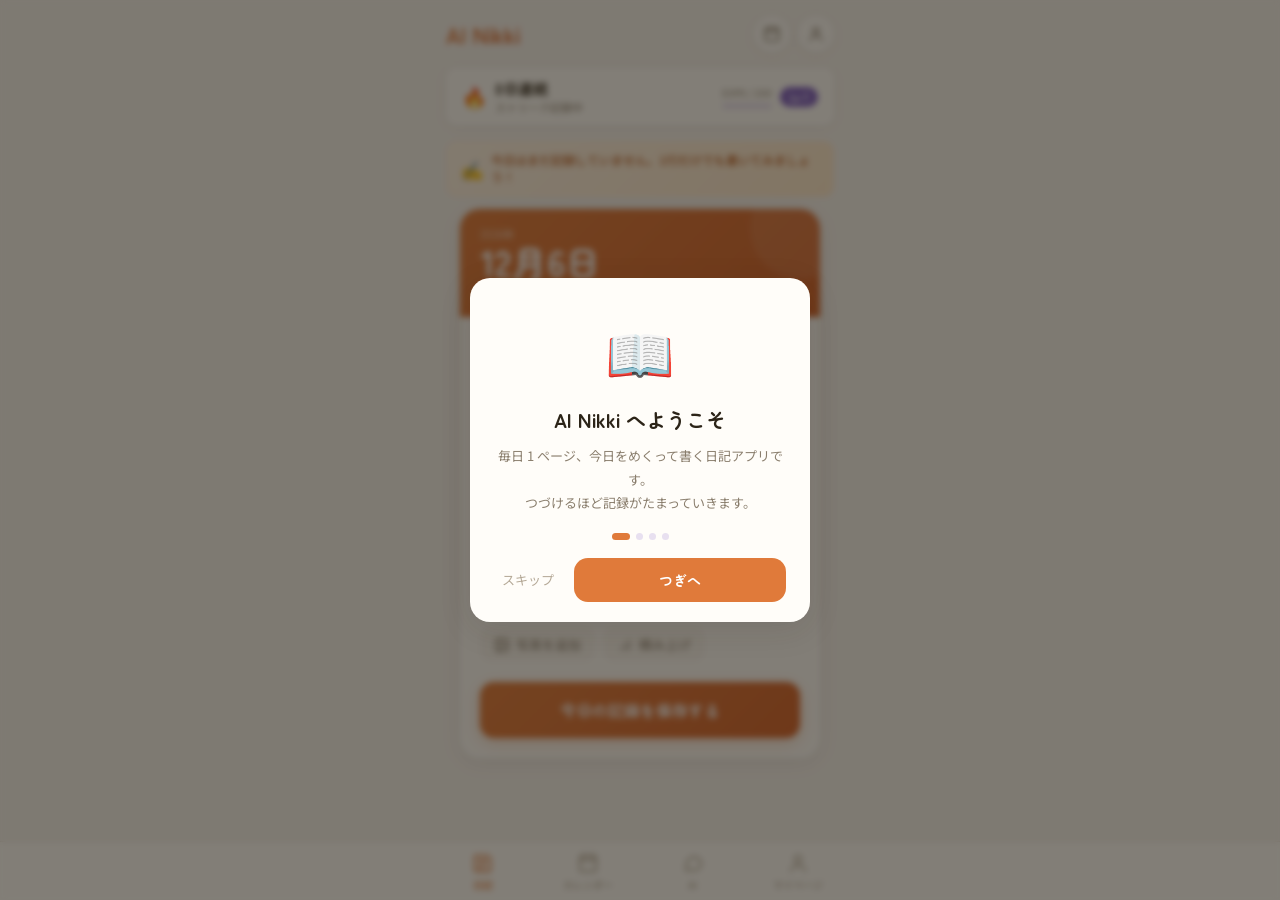
==== app.html @ 517dad3a "feat: 拡張機能パック（お題/検索/週次/カスタムカテゴリ/リマインド/画像保存） - 今日のお題: 日替わりプロンプトを表示、タップで本文に挿入 - 全文検索: カレンダー画面にキーワード検索（" ====
<!DOCTYPE html>
<html lang="ja">
<head>
<meta charset="UTF-8">
<meta name="viewport" content="width=device-width, initial-scale=1.0, user-scalable=no">
<meta name="theme-color" content="#e07a3a">
<title>AI Nikki</title>
<link rel="manifest" href="manifest.json">
<link href="https://fonts.googleapis.com/css2?family=Zen+Maru+Gothic:wght@400;500;700&family=Noto+Sans+JP:wght@400;500;700&family=Klee+One:wght@400;600&display=swap" rel="stylesheet">
<link rel="stylesheet" href="css/styles.css">
<link rel="stylesheet" href="css/animations.css">
<!-- Year in Review の画像保存用（読み込めなくても他機能は動作） -->
<script src="https://cdnjs.cloudflare.com/ajax/libs/html2canvas/1.4.1/html2canvas.min.js" defer></script>
</head>
<body>

<div class="app-container">

  <!-- ══════════════════════════════════════════
       Screen 1: 日めくりホーム
  ══════════════════════════════════════════ -->
  <div id="screen-home" class="screen active">
    <header class="header">
      <h1>AI Nikki</h1>
      <div class="header-icons">
        <button class="icon-btn" id="btnHeaderCalendar" title="カレンダー" aria-label="カレンダー">
          <svg viewBox="0 0 24 24" fill="none" stroke="currentColor" stroke-width="2" stroke-linecap="round">
            <rect x="3" y="4" width="18" height="17" rx="2"/><path d="M3 9h18M8 2v4M16 2v4"/>
          </svg>
        </button>
        <button class="icon-btn" id="btnHeaderProfile" title="マイページ" aria-label="マイページ">
          <svg viewBox="0 0 24 24" fill="none" stroke="currentColor" stroke-width="2" stroke-linecap="round">
            <circle cx="12" cy="8" r="4"/><path d="M4 21c0-4 4-6 8-6s8 2 8 6"/>
          </svg>
        </button>
      </div>
    </header>

    <!-- ストリーク & EXP バー -->
    <div class="streak-bar">
      <span class="streak-flame">🔥</span>
      <div class="streak-info">
        <div class="streak-days" id="streakCount">0日連続</div>
        <div class="streak-label">ストリーク記録中</div>
      </div>
      <div style="display:flex;align-items:center;gap:8px">
        <div class="xp-container">
          <div class="xp-label">
            <span>EXP</span>
            <span id="xpLabel">0 / 200</span>
          </div>
          <div class="xp-track">
            <div class="xp-fill" id="xpBar"></div>
          </div>
        </div>
        <span class="level-badge" id="levelBadge">Lv.1</span>
      </div>
    </div>

    <!-- 書き忘れリマインド -->
    <div class="reminder-banner" id="reminderBanner" style="display:none">
      <span class="reminder-icon">✍️</span>
      <span class="reminder-text">今日はまだ記録していません。1行だけでも書いてみましょう！</span>
    </div>

    <!-- 日めくりカレンダーカード -->
    <div class="calendar-card">
      <div class="calendar-inner" id="calendarInner">
        <div class="cal-top">
          <div class="cal-year" id="calYear"></div>
          <div class="cal-date" id="calDate"></div>
          <div class="cal-day"  id="calDay"></div>
        </div>
        <div class="cal-holes">
          <div class="cal-hole"></div>
          <div class="cal-hole"></div>
        </div>
        <div class="cal-body">
          <div class="cal-body-label">今日の気分は？ <span class="first-hint" id="moodHint">👆 まずはここをタップ</span></div>

          <!-- 気分スタンプ -->
          <div class="mood-selector">
            <button class="mood-btn" data-mood="great">😄</button>
            <button class="mood-btn" data-mood="good">🙂</button>
            <button class="mood-btn" data-mood="ok">😐</button>
            <button class="mood-btn" data-mood="bad">😟</button>
            <button class="mood-btn" data-mood="awful">😢</button>
          </div>
          <div class="mood-label" id="moodLabel"></div>

          <!-- 今日のお題 -->
          <button class="daily-prompt" id="dailyPrompt" type="button" title="タップで日記に挿入">
            <span class="daily-prompt-tag">今日のお題</span>
            <span class="daily-prompt-text" id="dailyPromptText"></span>
          </button>

          <!-- 日記テキストエリア -->
          <textarea
            class="diary-input"
            id="diaryText"
            placeholder="今日はどんな一日でしたか？&#10;何を感じた？何を考えた？&#10;自由に書いてみましょう。"
          ></textarea>

          <!-- アクションボタン -->
          <div class="action-row">
            <button class="action-btn" id="btnAddPhoto">
              <svg viewBox="0 0 24 24" fill="none" stroke="currentColor" stroke-width="2">
                <rect x="3" y="3" width="18" height="18" rx="2"/>
                <circle cx="8.5" cy="8.5" r="1.5"/>
                <path d="m21 15-5-5L5 21"/>
              </svg>
              写真を追加
            </button>
            <input type="file" id="photoInput" accept="image/*" capture="environment" style="display:none">
            <button class="action-btn" id="btnToggleAcc">
              <svg viewBox="0 0 24 24" fill="none" stroke="currentColor" stroke-width="2">
                <path d="M12 20V10"/><path d="M18 20V4"/><path d="M6 20v-4"/>
              </svg>
              積み上げ
            </button>
          </div>

          <!-- 写真プレビュー -->
          <div class="photo-preview" id="photoPreview">
            <img id="photoImg" src="" alt="添付写真">
            <button class="photo-remove" id="photoRemove">✕</button>
          </div>

          <!-- 積み上げトラッカー -->
          <div class="accumulation-section" id="accSection" style="display:none">
            <div class="acc-title">
              <svg width="14" height="14" viewBox="0 0 24 24" fill="none" stroke="currentColor" stroke-width="2">
                <path d="M12 20V10"/><path d="M18 20V4"/><path d="M6 20v-4"/>
              </svg>
              今日の積み上げ
              <button class="goal-set-btn" id="btnSetGoal" title="月間目標を設定">🎯 目標</button>
            </div>
            <div class="acc-grid">
              <div class="acc-item" data-key="reading">
                <div class="acc-icon book">本</div>
                <div class="acc-info">
                  <div class="acc-label">読書</div>
                  <div class="acc-val-wrap">
                    <span class="acc-value" data-key="reading">0</span>
                    <span class="acc-unit">ページ</span>
                  </div>
                  <div class="acc-mini-progress" style="display:none">
                    <div class="acc-mini-track">
                      <div class="acc-progress-mini" data-key="reading" style="width:0%;background:#5c9ce6"></div>
                    </div>
                    <span class="acc-goal-label" data-key="reading"></span>
                  </div>
                  <input class="acc-input" type="number" min="0" step="1" placeholder="0">
                </div>
              </div>
              <div class="acc-item" data-key="exercise">
                <div class="acc-icon exercise">走</div>
                <div class="acc-info">
                  <div class="acc-label">運動</div>
                  <div class="acc-val-wrap">
                    <span class="acc-value" data-key="exercise">0</span>
                    <span class="acc-unit">分</span>
                  </div>
                  <div class="acc-mini-progress" style="display:none">
                    <div class="acc-mini-track">
                      <div class="acc-progress-mini" data-key="exercise" style="width:0%;background:#4CAF50"></div>
                    </div>
                    <span class="acc-goal-label" data-key="exercise"></span>
                  </div>
                  <input class="acc-input" type="number" min="0" step="1" placeholder="0">
                </div>
              </div>
              <div class="acc-item" data-key="study">
                <div class="acc-icon study">学</div>
                <div class="acc-info">
                  <div class="acc-label">勉強</div>
                  <div class="acc-val-wrap">
                    <span class="acc-value" data-key="study">0</span>
                    <span class="acc-unit">時間</span>
                  </div>
                  <div class="acc-mini-progress" style="display:none">
                    <div class="acc-mini-track">
                      <div class="acc-progress-mini" data-key="study" style="width:0%;background:var(--xp-bar)"></div>
                    </div>
                    <span class="acc-goal-label" data-key="study"></span>
                  </div>
                  <input class="acc-input" type="number" min="0" step="0.5" placeholder="0">
                </div>
              </div>
              <div class="acc-item" style="opacity:0.5;cursor:default">
                <div class="acc-icon custom">+</div>
                <div class="acc-info">
                  <div class="acc-label" style="color:var(--text-hint)">カスタム追加</div>
                  <div class="acc-value" style="font-size:12px;color:var(--text-hint)">近日公開</div>
                </div>
              </div>
            </div>
          </div>

          <!-- 保存ボタン -->
          <button class="save-btn" id="saveBtn">今日の記録を保存する</button>
        </div>
      </div>
    </div>

    <!-- タイムトラベルカード -->
    <div class="past-card" id="pastCard">
      <div class="past-card-header">
        <span class="past-tag" id="pastTag">1ヶ月前の今日</span>
        <span class="past-date" id="pastDate"></span>
      </div>
      <div class="past-text" id="pastText"></div>
    </div>
  </div><!-- /screen-home -->


  <!-- ══════════════════════════════════════════
       Screen 2: 月間カレンダー
  ══════════════════════════════════════════ -->
  <div id="screen-calendar" class="screen">
    <header class="header">
      <button class="icon-btn" onclick="showScreen('home')" aria-label="戻る">
        <svg viewBox="0 0 24 24" fill="none" stroke="currentColor" stroke-width="2" stroke-linecap="round" stroke-linejoin="round"><path d="M15 18l-6-6 6-6"/></svg>
      </button>
      <h1>カレンダー</h1>
      <div class="header-icons">
        <button class="icon-btn" id="btnToggleSearch" aria-label="検索">
          <svg viewBox="0 0 24 24" fill="none" stroke="currentColor" stroke-width="2" stroke-linecap="round"><circle cx="11" cy="11" r="7"/><path d="m20 20-3.5-3.5"/></svg>
        </button>
      </div>
    </header>

    <!-- 日記の全文検索 -->
    <div class="search-panel" id="searchPanel" style="display:none">
      <div class="search-input-wrap">
        <svg class="search-ico" viewBox="0 0 24 24" fill="none" stroke="currentColor" stroke-width="2" stroke-linecap="round"><circle cx="11" cy="11" r="7"/><path d="m20 20-3.5-3.5"/></svg>
        <input type="search" id="searchInput" class="search-input" placeholder="日記を検索（キーワード）">
      </div>
      <div class="search-results" id="searchResults"></div>
    </div>

    <div class="calendar-month">
      <div class="month-nav">
        <button id="btnPrevMonth">‹</button>
        <span class="month-title" id="monthTitle"></span>
        <button id="btnNextMonth">›</button>
      </div>
      <div class="weekdays">
        <span>日</span><span>月</span><span>火</span><span>水</span>
        <span>木</span><span>金</span><span>土</span>
      </div>
      <div class="days-grid" id="daysGrid"></div>
    </div>
  </div><!-- /screen-calendar -->


  <!-- ══════════════════════════════════════════
       Screen 3: AI チャット（Phase 3 で実装）
  ══════════════════════════════════════════ -->
  <div id="screen-chat" class="screen">
    <header class="header">
      <button class="icon-btn" onclick="showScreen('home')" aria-label="戻る">
        <svg viewBox="0 0 24 24" fill="none" stroke="currentColor" stroke-width="2" stroke-linecap="round" stroke-linejoin="round"><path d="M15 18l-6-6 6-6"/></svg>
      </button>
      <h1>AIチャット</h1>
      <div style="width:36px"></div>
    </header>
    <div class="coming-soon">
      <div class="coming-soon-icon">🤖</div>
      <div class="coming-soon-title">準備中の機能です</div>
      <div class="coming-soon-text">
        ここでは将来、書いた日記に AI が
        やさしく問いかけたり、ふりかえりを
        手伝ってくれる予定です。<br><br>
        まずは <strong>「日記」タブ</strong> から
        今日の出来事を記録してみましょう。
      </div>
      <button class="coming-soon-btn" onclick="showScreen('home')">日記を書く</button>
    </div>
  </div><!-- /screen-chat -->


  <!-- ══════════════════════════════════════════
       Screen 4: マイページ
  ══════════════════════════════════════════ -->
  <div id="screen-profile" class="screen">
    <header class="header">
      <button class="icon-btn" onclick="showScreen('home')" aria-label="戻る">
        <svg viewBox="0 0 24 24" fill="none" stroke="currentColor" stroke-width="2" stroke-linecap="round" stroke-linejoin="round"><path d="M15 18l-6-6 6-6"/></svg>
      </button>
      <h1>マイページ</h1>
      <div class="header-icons">
        <button class="icon-btn" id="btnOpenSettings" title="設定" aria-label="設定">
          <svg viewBox="0 0 24 24" fill="none" stroke="currentColor" stroke-width="2" stroke-linecap="round" stroke-linejoin="round"><circle cx="12" cy="12" r="3"/><path d="M19.4 15a1.65 1.65 0 0 0 .33 1.82l.06.06a2 2 0 1 1-2.83 2.83l-.06-.06a1.65 1.65 0 0 0-1.82-.33 1.65 1.65 0 0 0-1 1.51V21a2 2 0 1 1-4 0v-.09A1.65 1.65 0 0 0 9 19.4a1.65 1.65 0 0 0-1.82.33l-.06.06a2 2 0 1 1-2.83-2.83l.06-.06a1.65 1.65 0 0 0 .33-1.82 1.65 1.65 0 0 0-1.51-1H3a2 2 0 1 1 0-4h.09A1.65 1.65 0 0 0 4.6 9a1.65 1.65 0 0 0-.33-1.82l-.06-.06a2 2 0 1 1 2.83-2.83l.06.06a1.65 1.65 0 0 0 1.82.33H9a1.65 1.65 0 0 0 1-1.51V3a2 2 0 1 1 4 0v.09a1.65 1.65 0 0 0 1 1.51 1.65 1.65 0 0 0 1.82-.33l.06-.06a2 2 0 1 1 2.83 2.83l-.06.06a1.65 1.65 0 0 0-.33 1.82V9a1.65 1.65 0 0 0 1.51 1H21a2 2 0 1 1 0 4h-.09a1.65 1.65 0 0 0-1.51 1Z"/></svg>
        </button>
      </div>
    </header>
    <div class="profile-section">
      <!-- プロフィールヘッダー -->
      <div class="profile-header">
        <div class="profile-avatar">✍</div>
        <div class="profile-level" id="profileLevel">Lv.1 — かけだしライター</div>
        <div class="profile-title" id="profileStreak">0日連続記録中</div>
      </div>

      <!-- 統計カード -->
      <div class="stats-grid">
        <div class="stat-card">
          <div class="stat-num" id="statEntries">0</div>
          <div class="stat-label">総日記数</div>
        </div>
        <div class="stat-card">
          <div class="stat-num" id="statWords">0</div>
          <div class="stat-label">総文字数</div>
        </div>
        <div class="stat-card">
          <div class="stat-num" id="statPhotos">0</div>
          <div class="stat-label">写真数</div>
        </div>
      </div>

      <!-- 今週のふりかえり -->
      <div class="profile-card">
        <div class="profile-card-title">今週のふりかえり</div>
        <div class="week-strip" id="weekStrip"></div>
        <div class="week-summary" id="weekSummary"></div>
      </div>

      <!-- 今月の積み上げ -->
      <div class="profile-card">
        <div class="profile-card-title">今月の積み上げ</div>
        <div>
          <div class="acc-row">
            <span>読書</span><strong id="accReadingTotal">0 ページ</strong>
          </div>
          <div class="acc-progress-bar">
            <div class="acc-progress-fill" id="accReadingBar" style="width:0%;background:#5c9ce6"></div>
          </div>
          <div class="acc-row">
            <span>運動</span><strong id="accExerciseTotal">0 分</strong>
          </div>
          <div class="acc-progress-bar">
            <div class="acc-progress-fill" id="accExerciseBar" style="width:0%;background:#4CAF50"></div>
          </div>
          <div class="acc-row">
            <span>勉強</span><strong id="accStudyTotal">0 時間</strong>
          </div>
          <div class="acc-progress-bar">
            <div class="acc-progress-fill" id="accStudyBar" style="width:0%;background:var(--xp-bar)"></div>
          </div>
        </div>
      </div>

      <!-- 感情コレクション図鑑 -->
      <div class="profile-card">
        <div class="profile-card-title">感情コレクション</div>
        <div class="mood-collection" id="moodCollection"></div>
        <div class="combo-list" id="comboList"></div>
      </div>

      <!-- 気分のバランス -->
      <div class="profile-card">
        <div class="profile-card-title">気分のバランス</div>
        <div class="mood-balance" id="moodBalance"></div>
      </div>

      <!-- 実績バッジ -->
      <div class="profile-card">
        <div class="profile-card-title">実績バッジ</div>
        <div class="badge-list" id="badgeList"></div>
      </div>

      <!-- Year in Review -->
      <button class="year-review-btn" id="btnYearReview">
        <span style="font-size:20px">🎁</span>
        <span><strong id="yearReviewLabel">今年をふりかえる</strong><br>
        <span style="font-size:11px;opacity:0.85">Year in Review</span></span>
      </button>
    </div>
  </div><!-- /screen-profile -->

</div><!-- /app-container -->


<!-- ボトムナビ -->
<nav class="bottom-nav">
  <div class="nav-inner">
    <button class="nav-item active" id="nav-home" data-screen="home">
      <svg class="nav-icon" viewBox="0 0 24 24" fill="none" stroke="currentColor" stroke-width="2" stroke-linecap="round" stroke-linejoin="round">
        <path d="M4 4h13l3 3v13a1 1 0 0 1-1 1H4a1 1 0 0 1-1-1V5a1 1 0 0 1 1-1Z"/><path d="M8 9h7M8 13h7M8 17h4"/>
      </svg>
      <span class="nav-label">日記</span>
    </button>
    <button class="nav-item" id="nav-calendar" data-screen="calendar">
      <svg class="nav-icon" viewBox="0 0 24 24" fill="none" stroke="currentColor" stroke-width="2" stroke-linecap="round" stroke-linejoin="round">
        <rect x="3" y="4" width="18" height="17" rx="2"/><path d="M3 9h18M8 2v4M16 2v4"/>
      </svg>
      <span class="nav-label">カレンダー</span>
    </button>
    <button class="nav-item" id="nav-chat" data-screen="chat">
      <svg class="nav-icon" viewBox="0 0 24 24" fill="none" stroke="currentColor" stroke-width="2" stroke-linecap="round" stroke-linejoin="round">
        <path d="M21 12a8 8 0 0 1-11.5 7.2L4 20l1-4.8A8 8 0 1 1 21 12Z"/>
      </svg>
      <span class="nav-label">AI</span>
    </button>
    <button class="nav-item" id="nav-profile" data-screen="profile">
      <svg class="nav-icon" viewBox="0 0 24 24" fill="none" stroke="currentColor" stroke-width="2" stroke-linecap="round" stroke-linejoin="round">
        <circle cx="12" cy="8" r="4"/><path d="M4 21c0-4 4-6 8-6s8 2 8 6"/>
      </svg>
      <span class="nav-label">マイページ</span>
    </button>
  </div>
</nav>

<!-- トースト -->
<div class="toast" id="toast"></div>

<!-- バッジ解放モーダル -->
<div class="badge-unlock" id="badgeModal" onclick="closeBadge()">
  <div class="badge-content" onclick="event.stopPropagation()">
    <div class="badge-icon"  id="badgeIcon"></div>
    <div class="badge-title" id="badgeTitle"></div>
    <div class="badge-desc"  id="badgeDesc"></div>
    <button class="badge-close" onclick="closeBadge()">やったね！</button>
  </div>
</div>

<!-- 目標設定モーダル -->
<div class="badge-unlock" id="goalModal">
  <div class="badge-content goal-modal-content" onclick="event.stopPropagation()">
    <div class="badge-title" style="margin-bottom:4px">🎯 月間目標を設定</div>
    <div style="font-size:12px;color:var(--text-secondary);margin-bottom:16px">今月の積み上げ目標を入力してください</div>
    <div id="goalModalBody"></div>
    <div style="display:flex;gap:8px;margin-top:20px">
      <button class="badge-close" style="flex:1;background:var(--bg-warm);color:var(--text-secondary)" id="btnCloseGoalModal">キャンセル</button>
      <button class="badge-close" style="flex:1" id="btnSaveGoals">保存する</button>
    </div>
  </div>
</div>

<!-- 設定モーダル -->
<div class="badge-unlock" id="settingsModal">
  <div class="badge-content settings-modal-content" onclick="event.stopPropagation()">
    <div class="badge-title" style="margin-bottom:4px">⚙ 設定</div>
    <div style="font-size:12px;color:var(--text-secondary);margin-bottom:18px">データのバックアップと復元ができます</div>

    <div class="settings-section">
      <div class="settings-label">テーマ</div>
      <div class="settings-desc">アプリの配色を切り替えます。</div>
      <div class="theme-grid" id="themeGrid"></div>
    </div>

    <div class="settings-section">
      <div class="settings-label">積み上げカテゴリ</div>
      <div class="settings-desc">読書・運動・勉強のほかに、続けたいことを追加できます。</div>
      <div class="custom-cat-list" id="customCatList"></div>
      <div class="custom-cat-form">
        <input type="text" id="catName" class="cat-input" placeholder="名前（例: 瞑想）" maxlength="8">
        <input type="text" id="catIcon" class="cat-input cat-input-icon" placeholder="絵文字" maxlength="2">
        <input type="text" id="catUnit" class="cat-input cat-input-unit" placeholder="単位" maxlength="4">
      </div>
      <button class="settings-btn settings-btn-sub" id="btnAddCat">＋ カテゴリを追加</button>
    </div>

    <div class="settings-section">
      <div class="settings-label">データのバックアップ</div>
      <div class="settings-desc">すべての日記・写真・記録を 1 つの JSON ファイルに保存します。</div>
      <button class="settings-btn" id="btnExportData">⬇️ エクスポート（ファイルに保存）</button>
    </div>

    <div class="settings-section">
      <div class="settings-label">データの復元</div>
      <div class="settings-desc">バックアップファイルから復元します。<strong>現在のデータは上書き</strong>されます。</div>
      <button class="settings-btn settings-btn-sub" id="btnImportData">⬆️ インポート（ファイルから復元）</button>
      <input type="file" id="importInput" accept="application/json,.json" style="display:none">
    </div>

    <div class="settings-usage" id="settingsUsage"></div>

    <div style="margin-top:20px">
      <button class="badge-close" style="width:100%;background:var(--bg-warm);color:var(--text-secondary)" id="btnCloseSettings">閉じる</button>
    </div>
  </div>
</div>

<!-- 初回オンボーディング -->
<div class="onboard-overlay" id="onboardOverlay">
  <div class="onboard-card">
    <div class="onboard-slide" data-step="0">
      <div class="onboard-emoji">📖</div>
      <div class="onboard-title">AI Nikki へようこそ</div>
      <div class="onboard-text">毎日 1 ページ、今日をめくって書く日記アプリです。<br>つづけるほど記録がたまっていきます。</div>
    </div>
    <div class="onboard-slide" data-step="1" hidden>
      <div class="onboard-emoji">😄</div>
      <div class="onboard-title">① 気分をえらぶ</div>
      <div class="onboard-text">まずは今日の気分を 5 つの顔から 1 つタップ。<br>カレンダーに色とスタンプで残ります。</div>
    </div>
    <div class="onboard-slide" data-step="2" hidden>
      <div class="onboard-emoji">✏️</div>
      <div class="onboard-title">② ひとこと書く</div>
      <div class="onboard-text">あったことや感じたことを自由に。<br>写真や「読書・運動・勉強」の記録も足せます。</div>
    </div>
    <div class="onboard-slide" data-step="3" hidden>
      <div class="onboard-emoji">🔥</div>
      <div class="onboard-title">③ 保存してEXP獲得</div>
      <div class="onboard-text">保存すると経験値とストリークが増えます。<br>続けてレベルアップやバッジを集めましょう！</div>
    </div>
    <div class="onboard-dots" id="onboardDots"></div>
    <div class="onboard-actions">
      <button class="onboard-skip" id="onboardSkip">スキップ</button>
      <button class="onboard-next" id="onboardNext">つぎへ</button>
    </div>
  </div>
</div>

<!-- Year in Review（スライド） -->
<div class="yr-overlay" id="yrOverlay">
  <button class="yr-close" id="btnCloseYr" aria-label="閉じる">✕</button>
  <div class="yr-slides" id="yrSlides"></div>
  <div class="yr-dots" id="yrDots"></div>
  <button class="yr-nav yr-prev" id="yrPrev" aria-label="前へ">‹</button>
  <button class="yr-nav yr-next" id="yrNext" aria-label="次へ">›</button>
  <button class="yr-share" id="yrShare">🖼 この画面を画像で保存</button>
</div>

<script type="module" src="js/app.js"></script>
</body>
</html>
---- css/styles.css ----
/* ================================================
   styles.css — デザインシステム + 全スタイル
   ================================================ */

/* --- リセット & CSS 変数 --- */
*, *::before, *::after {
  box-sizing: border-box;
  margin: 0;
  padding: 0;
}

:root {
  --bg:          #f7f3ee;
  --bg-card:     #fffdf9;
  --bg-warm:     #faf6f0;

  --text-primary:   #2c2418;
  --text-secondary: #8a7e6d;
  --text-hint:      #b5a997;

  --accent:       #e07a3a;
  --accent-light: #fdebd4;
  --accent-dark:  #b85a1f;

  --mood-great: #4CAF50;
  --mood-good:  #8BC34A;
  --mood-ok:    #FFC107;
  --mood-bad:   #FF9800;
  --mood-awful: #f44336;

  --streak-fire: #ff6d00;
  --streak-glow: #ffab40;
  --xp-bar:  #7c5cbf;
  --xp-bg:   #e8e0f0;

  --shadow-soft:  0 2px 12px rgba(44,36,24,0.06);
  --shadow-card:  0 4px 20px rgba(44,36,24,0.08);
  --shadow-float: 0 8px 32px rgba(44,36,24,0.12);

  --radius:    14px;
  --radius-sm: 10px;
  --radius-lg: 20px;

  --font-display:   'Zen Maru Gothic', sans-serif;
  --font-body:      'Noto Sans JP', sans-serif;
  --font-handwrite: 'Klee One', cursive;
}

html { font-size: 16px; }

body {
  font-family: var(--font-body);
  background: var(--bg);
  color: var(--text-primary);
  min-height: 100dvh;
  display: flex;
  flex-direction: column;
  align-items: center;
  overflow-x: hidden;
  padding-bottom: 100px;
}

/* ─── レイアウト ─────────────────────────────────────── */
.app-container {
  width: 100%;
  max-width: 420px;
  padding: 0 16px;
}

/* ─── ヘッダー ──────────────────────────────────────── */
.header {
  display: flex;
  justify-content: space-between;
  align-items: center;
  padding: 16px 0 8px;
}

.header h1 {
  font-family: var(--font-display);
  font-size: 22px;
  font-weight: 700;
  background: linear-gradient(135deg, var(--accent), #d4622a);
  -webkit-background-clip: text;
  -webkit-text-fill-color: transparent;
  background-clip: text;
}

.header-icons { display: flex; gap: 8px; }

.icon-btn {
  width: 36px;
  height: 36px;
  border-radius: 50%;
  border: none;
  background: var(--bg-card);
  box-shadow: var(--shadow-soft);
  cursor: pointer;
  display: flex;
  align-items: center;
  justify-content: center;
  font-size: 16px;
  color: var(--text-secondary);
}
.icon-btn svg { width: 18px; height: 18px; }

/* ─── ストリークバー ─────────────────────────────────── */
.streak-bar {
  display: flex;
  align-items: center;
  gap: 8px;
  padding: 10px 16px;
  margin: 8px 0 16px;
  background: var(--bg-card);
  border-radius: var(--radius-sm);
  box-shadow: var(--shadow-soft);
}

.streak-flame { font-size: 20px; }

.streak-info { flex: 1; }
.streak-days  { font-family: var(--font-display); font-weight: 700; font-size: 15px; }
.streak-label { font-size: 11px; color: var(--text-secondary); }

.xp-container { flex: 1; max-width: 140px; }
.xp-label {
  font-size: 10px;
  color: var(--text-secondary);
  margin-bottom: 3px;
  display: flex;
  justify-content: space-between;
}
.xp-track  { height: 6px; background: var(--xp-bg); border-radius: 3px; overflow: hidden; }
.xp-fill   { height: 100%; width: 0%; background: linear-gradient(90deg, var(--xp-bar), #9b7edb); border-radius: 3px; }

.level-badge {
  font-family: var(--font-display);
  font-size: 11px;
  font-weight: 700;
  background: var(--xp-bar);
  color: #fff;
  padding: 2px 10px;
  border-radius: 12px;
}

/* ─── 日めくりカード ─────────────────────────────────── */
.calendar-card {
  position: relative;
  perspective: 800px;
  margin: 0 auto 20px;
  width: 100%;
  max-width: 360px;
}

.calendar-inner {
  position: relative;
  background: var(--bg-card);
  border-radius: var(--radius-lg);
  box-shadow: var(--shadow-card);
  overflow: hidden;
}

.cal-top {
  background: linear-gradient(135deg, var(--accent), #d4622a);
  padding: 16px 20px 14px;
  color: #fff;
  position: relative;
  overflow: hidden;
}

.cal-top::after {
  content: '';
  position: absolute;
  top: -30px;
  right: -30px;
  width: 100px;
  height: 100px;
  border-radius: 50%;
  background: rgba(255,255,255,0.08);
}

.cal-year { font-size: 12px; opacity: 0.8; font-family: var(--font-display); }
.cal-date { font-family: var(--font-display); font-size: 36px; font-weight: 700; line-height: 1.1; }
.cal-day  { font-size: 14px; opacity: 0.9; margin-top: 2px; font-family: var(--font-display); }

.cal-holes {
  display: flex;
  justify-content: center;
  gap: 60px;
  position: relative;
  z-index: 2;
  margin-top: -6px;
  margin-bottom: -6px;
}

.cal-hole {
  width: 14px;
  height: 14px;
  border-radius: 50%;
  background: var(--bg);
  border: 2px solid #e0d8ce;
}

.cal-body { padding: 20px; }

.cal-body-label {
  font-size: 12px;
  color: var(--text-secondary);
  margin-bottom: 10px;
  font-family: var(--font-display);
  font-weight: 500;
}

/* ─── 気分スタンプ ───────────────────────────────────── */
.mood-selector {
  display: flex;
  gap: 8px;
  justify-content: center;
  margin-bottom: 20px;
}

.mood-btn {
  width: 48px;
  height: 48px;
  border-radius: 50%;
  border: 3px solid transparent;
  background: var(--bg-warm);
  cursor: pointer;
  font-size: 24px;
  display: flex;
  align-items: center;
  justify-content: center;
  position: relative;
}

.mood-btn.selected {
  border-color: var(--accent);
  background: var(--accent-light);
  transform: scale(1.1);
  box-shadow: 0 0 0 4px rgba(224,122,58,0.15);
}

.mood-label {
  text-align: center;
  font-size: 12px;
  color: var(--text-secondary);
  margin-top: -8px;
  margin-bottom: 16px;
  min-height: 18px;
  font-family: var(--font-display);
}

/* ─── テキストエリア（罫線ノート風） ──────────────────── */
.diary-input {
  width: 100%;
  min-height: 100px;
  padding: 14px;
  border: 2px solid #ebe5db;
  border-radius: var(--radius-sm);
  font-family: var(--font-handwrite);
  font-size: 15px;
  line-height: 1.8;
  background: var(--bg-warm);
  color: var(--text-primary);
  resize: vertical;
  transition: border-color 0.2s, box-shadow 0.2s;
  background-image: repeating-linear-gradient(
    transparent, transparent 27px, #ebe5db 27px, #ebe5db 28px
  );
  background-position: 0 14px;
}

.diary-input::placeholder { color: var(--text-hint); }
.diary-input:focus {
  outline: none;
  border-color: var(--accent);
  box-shadow: 0 0 0 3px rgba(224,122,58,0.1);
}

/* ─── アクションボタン行 ─────────────────────────────── */
.action-row {
  display: flex;
  gap: 8px;
  margin-top: 12px;
  align-items: center;
}

.action-btn {
  display: flex;
  align-items: center;
  gap: 6px;
  padding: 8px 14px;
  border-radius: var(--radius-sm);
  border: none;
  background: var(--bg-warm);
  color: var(--text-secondary);
  font-size: 13px;
  font-family: var(--font-body);
  cursor: pointer;
  transition: all 0.15s;
}

.action-btn:hover { background: var(--accent-light); color: var(--accent-dark); }
.action-btn svg   { width: 16px; height: 16px; }

/* ─── 写真プレビュー ─────────────────────────────────── */
.photo-preview {
  margin-top: 12px;
  display: none;
  position: relative;
  border-radius: var(--radius-sm);
  overflow: hidden;
}

.photo-preview img {
  width: 100%;
  height: 160px;
  object-fit: cover;
  display: block;
}

.photo-remove {
  position: absolute;
  top: 8px;
  right: 8px;
  width: 28px;
  height: 28px;
  border-radius: 50%;
  border: none;
  background: rgba(0,0,0,0.5);
  color: #fff;
  font-size: 14px;
  cursor: pointer;
  display: flex;
  align-items: center;
  justify-content: center;
}

/* ─── 積み上げトラッカー ─────────────────────────────── */
.accumulation-section {
  margin-top: 20px;
  padding-top: 16px;
  border-top: 1px dashed #e0d8ce;
}

.acc-title {
  font-size: 12px;
  color: var(--text-secondary);
  margin-bottom: 10px;
  font-family: var(--font-display);
  font-weight: 500;
  display: flex;
  align-items: center;
  gap: 6px;
}

.acc-grid {
  display: grid;
  grid-template-columns: 1fr 1fr;
  gap: 8px;
}

.acc-item {
  display: flex;
  align-items: center;
  gap: 8px;
  padding: 10px 12px;
  border-radius: var(--radius-sm);
  background: var(--bg-warm);
  cursor: pointer;
}

.acc-icon {
  width: 32px;
  height: 32px;
  border-radius: 8px;
  display: flex;
  align-items: center;
  justify-content: center;
  font-size: 14px;
  font-weight: 700;
  color: #fff;
  flex-shrink: 0;
}
.acc-icon.book     { background: #5c9ce6; }
.acc-icon.exercise { background: #4CAF50; }
.acc-icon.study    { background: #7c5cbf; }
.acc-icon.custom   { background: var(--text-hint); font-size: 18px; }

.acc-info  { flex: 1; min-width: 0; }
.acc-label { font-size: 12px; color: var(--text-secondary); }
.acc-val-wrap { display: flex; align-items: baseline; gap: 2px; }
.acc-value { font-family: var(--font-display); font-size: 14px; font-weight: 700; }
.acc-unit  { font-size: 11px; color: var(--text-hint); }

.acc-input {
  width: 60px;
  padding: 4px 8px;
  border: 1.5px solid #ebe5db;
  border-radius: 6px;
  font-size: 14px;
  font-family: var(--font-display);
  text-align: center;
  background: var(--bg-card);
  color: var(--text-primary);
  font-weight: 700;
  display: none;
}
.acc-input:focus { outline: none; border-color: var(--accent); }

/* 目標設定ボタン */
.goal-set-btn {
  margin-left: auto;
  padding: 3px 10px;
  border: 1.5px solid var(--accent-light);
  border-radius: 20px;
  background: var(--accent-light);
  color: var(--accent-dark);
  font-size: 11px;
  font-family: var(--font-display);
  font-weight: 700;
  cursor: pointer;
  transition: all 0.15s;
}
.goal-set-btn:hover { background: var(--accent); color: #fff; border-color: var(--accent); }

/* ミニ進捗バー（各acc-item内） */
.acc-mini-progress {
  margin-top: 4px;
}
.acc-mini-track {
  height: 4px;
  background: var(--xp-bg);
  border-radius: 2px;
  overflow: hidden;
  margin-bottom: 2px;
}
.acc-progress-mini {
  height: 100%;
  border-radius: 2px;
  transition: width 0.6s ease;
}
.acc-goal-label {
  font-size: 10px;
  color: var(--text-hint);
}

/* 目標モーダル内 */
.goal-modal-content { max-width: 340px; width: 90%; text-align: left; }

.goal-row {
  display: flex;
  align-items: center;
  justify-content: space-between;
  padding: 10px 0;
  border-bottom: 1px solid #f0ebe3;
}
.goal-row:last-child { border-bottom: none; }

.goal-label {
  font-family: var(--font-display);
  font-size: 14px;
  font-weight: 700;
}

.goal-input-wrap {
  display: flex;
  align-items: center;
  gap: 6px;
}

.goal-input {
  width: 80px;
  padding: 6px 10px;
  border: 1.5px solid #ebe5db;
  border-radius: 8px;
  font-size: 14px;
  font-family: var(--font-display);
  font-weight: 700;
  text-align: center;
  background: var(--bg-warm);
  color: var(--text-primary);
}
.goal-input:focus { outline: none; border-color: var(--accent); }

.goal-unit { font-size: 11px; color: var(--text-hint); }

/* ─── 設定モーダル ─────────────────────────── */
.settings-modal-content { max-width: 360px; width: 90%; text-align: left; }
.settings-section {
  margin-bottom: 18px;
  padding-bottom: 18px;
  border-bottom: 1px solid var(--accent-light);
}
.settings-section:last-of-type { border-bottom: none; padding-bottom: 0; }
.settings-label { font-size: 14px; font-weight: 700; color: var(--text-primary); margin-bottom: 4px; }
.settings-desc { font-size: 12px; color: var(--text-secondary); line-height: 1.6; margin-bottom: 12px; }
.settings-btn {
  width: 100%;
  padding: 12px;
  background: var(--accent);
  color: #fff;
  border: none;
  border-radius: var(--radius-sm);
  font-size: 14px;
  font-weight: 700;
  cursor: pointer;
  font-family: var(--font-body);
  transition: transform 0.15s, background 0.15s;
}
.settings-btn:active { transform: scale(0.97); }
.settings-btn-sub {
  background: var(--bg-warm);
  color: var(--accent-dark);
  border: 1.5px solid var(--accent-light);
}
.settings-usage { font-size: 11px; color: var(--text-hint); text-align: center; margin-top: 4px; }

/* テーマ選択グリッド */
.theme-grid {
  display: grid;
  grid-template-columns: repeat(5, 1fr);
  gap: 8px;
}
.theme-swatch {
  display: flex;
  flex-direction: column;
  align-items: center;
  gap: 4px;
  padding: 8px 2px;
  border: 2px solid transparent;
  border-radius: var(--radius-sm);
  background: var(--bg-warm);
  cursor: pointer;
  transition: transform 0.15s, border-color 0.15s;
}
.theme-swatch:active { transform: scale(0.94); }
.theme-swatch.active { border-color: var(--accent); }
.theme-dot {
  width: 26px;
  height: 26px;
  border-radius: 50%;
  border: 1px solid rgba(0, 0, 0, 0.1);
}
.theme-name { font-size: 10px; color: var(--text-secondary); white-space: nowrap; }
.theme-swatch.active .theme-name { color: var(--accent-dark); font-weight: 700; }

/* ─── 保存ボタン ─────────────────────────────────────── */
.save-btn {
  width: 100%;
  padding: 16px;
  margin-top: 20px;
  border: none;
  border-radius: var(--radius);
  background: linear-gradient(135deg, var(--accent), #d4622a);
  color: #fff;
  font-size: 16px;
  font-weight: 700;
  font-family: var(--font-display);
  cursor: pointer;
  box-shadow: 0 4px 16px rgba(224,122,58,0.3);
  position: relative;
  overflow: hidden;
}

.save-btn.saved {
  background: linear-gradient(135deg, #4CAF50, #388E3C);
}

/* ─── タイムトラベルカード ───────────────────────────── */
.past-card {
  margin-top: 20px;
  padding: 16px;
  background: var(--bg-card);
  border-radius: var(--radius);
  box-shadow: var(--shadow-soft);
  border-left: 4px solid var(--xp-bar);
  display: none;
}

.past-card-header {
  display: flex;
  align-items: center;
  gap: 8px;
  margin-bottom: 8px;
}

.past-tag {
  font-size: 11px;
  font-weight: 700;
  padding: 2px 8px;
  border-radius: 6px;
  background: var(--xp-bg);
  color: var(--xp-bar);
  font-family: var(--font-display);
}

.past-date { font-size: 12px; color: var(--text-secondary); }

.past-text {
  font-size: 13px;
  color: var(--text-secondary);
  line-height: 1.7;
  font-family: var(--font-handwrite);
  padding: 10px;
  background: var(--bg-warm);
  border-radius: var(--radius-sm);
}

/* ─── ボトムナビ ─────────────────────────────────────── */
.bottom-nav {
  position: fixed;
  bottom: 0;
  left: 0;
  right: 0;
  background: var(--bg-card);
  border-top: 1px solid #ebe5db;
  display: flex;
  justify-content: center;
  z-index: 100;
}

.nav-inner {
  display: flex;
  max-width: 420px;
  width: 100%;
}

.nav-item {
  flex: 1;
  display: flex;
  flex-direction: column;
  align-items: center;
  padding: 10px 0 8px;
  gap: 3px;
  cursor: pointer;
  color: var(--text-hint);
  border: none;
  background: none;
  font-family: var(--font-body);
}

.nav-item.active { color: var(--accent); }
.nav-item:hover  { color: var(--accent-dark); }
.nav-icon  { width: 22px; height: 22px; display: block; }
.nav-label { font-size: 10px; font-weight: 500; }

/* ─── トースト ───────────────────────────────────────── */
.toast {
  position: fixed;
  top: 20px;
  left: 50%;
  transform: translateX(-50%) translateY(-100px);
  background: var(--bg-card);
  padding: 12px 24px;
  border-radius: var(--radius);
  box-shadow: var(--shadow-float);
  font-family: var(--font-display);
  font-weight: 700;
  font-size: 14px;
  z-index: 999;
  display: flex;
  align-items: center;
  gap: 8px;
  white-space: nowrap;
}

.toast.show { transform: translateX(-50%) translateY(0); }

/* ─── バッジモーダル ─────────────────────────────────── */
.badge-unlock {
  position: fixed;
  inset: 0;
  background: rgba(0,0,0,0.4);
  display: none;
  align-items: center;
  justify-content: center;
  z-index: 1000;
}

.badge-unlock.show { display: flex; }

.badge-content {
  background: var(--bg-card);
  border-radius: var(--radius-lg);
  padding: 32px;
  text-align: center;
  max-width: 300px;
  width: 90%;
  box-shadow: var(--shadow-float);
}

.badge-icon  { font-size: 56px; margin-bottom: 12px; }
.badge-title { font-family: var(--font-display); font-size: 18px; font-weight: 700; margin-bottom: 4px; }
.badge-desc  { font-size: 13px; color: var(--text-secondary); margin-bottom: 16px; }

.badge-close {
  padding: 10px 28px;
  border: none;
  border-radius: var(--radius-sm);
  background: var(--accent);
  color: #fff;
  font-weight: 700;
  font-family: var(--font-display);
  cursor: pointer;
  font-size: 14px;
}

/* ─── 画面制御 ───────────────────────────────────────── */
.screen { display: none; }
.screen.active { display: block; }

/* ─── カレンダー画面 ─────────────────────────────────── */
.calendar-month { padding: 20px 0; }

.month-nav {
  display: flex;
  justify-content: space-between;
  align-items: center;
  margin-bottom: 16px;
}

.month-nav button {
  background: none;
  border: none;
  font-size: 20px;
  cursor: pointer;
  color: var(--text-secondary);
  padding: 8px;
}

.month-title {
  font-family: var(--font-display);
  font-size: 18px;
  font-weight: 700;
}

.weekdays {
  display: grid;
  grid-template-columns: repeat(7, 1fr);
  text-align: center;
  margin-bottom: 8px;
}

.weekdays span { font-size: 11px; color: var(--text-hint); font-weight: 500; }

.days-grid {
  display: grid;
  grid-template-columns: repeat(7, 1fr);
  gap: 4px;
}

.day-cell {
  aspect-ratio: 1;
  display: flex;
  flex-direction: column;
  align-items: center;
  justify-content: center;
  border-radius: var(--radius-sm);
  cursor: pointer;
  font-size: 14px;
  position: relative;
}

.day-cell.today { font-weight: 700; color: var(--accent); }
.day-cell.empty { cursor: default; }

/* 記録あり日のセル */
.day-cell.has-entry {
  background: var(--bg-warm);
  border-radius: var(--radius-sm);
  padding: 2px 0 4px;
  cursor: pointer;
}

.day-num {
  display: block;
  font-size: 13px;
  line-height: 1.4;
}

/* スタンプコンテナ */
.stamp-container {
  display: flex;
  flex-wrap: wrap;
  justify-content: center;
  gap: 1px;
  padding: 0 2px;
  min-height: 18px;
}

.cal-stamp {
  font-size: 12px;
  display: inline-block;
  line-height: 1;
  filter: drop-shadow(0 1px 1px rgba(0,0,0,0.15));
  transition: transform 0.15s;
}

.day-cell.has-entry:hover .cal-stamp {
  filter: drop-shadow(0 2px 3px rgba(0,0,0,0.2));
}

/* ─── プロフィール画面 ───────────────────────────────── */
.profile-section { padding: 20px 0; }

.profile-header {
  text-align: center;
  margin-bottom: 24px;
}

.profile-avatar {
  width: 72px;
  height: 72px;
  border-radius: 50%;
  background: linear-gradient(135deg, var(--accent), #d4622a);
  display: flex;
  align-items: center;
  justify-content: center;
  font-size: 28px;
  margin: 0 auto 10px;
  color: #fff;
  font-family: var(--font-display);
  font-weight: 700;
}

.profile-level  { font-family: var(--font-display); font-size: 20px; font-weight: 700; }
.profile-title  { font-size: 13px; color: var(--text-secondary); margin-top: 4px; }

.stats-grid {
  display: grid;
  grid-template-columns: repeat(3, 1fr);
  gap: 8px;
  margin-bottom: 20px;
}

.stat-card {
  text-align: center;
  padding: 14px 8px;
  background: var(--bg-card);
  border-radius: var(--radius-sm);
  box-shadow: var(--shadow-soft);
}

.stat-num   { font-family: var(--font-display); font-size: 22px; font-weight: 700; }
.stat-label { font-size: 11px; color: var(--text-secondary); margin-top: 2px; }

/* ─── プロフィール内カード共通 ───────────────────────── */
.profile-card {
  background: var(--bg-card);
  border-radius: var(--radius);
  box-shadow: var(--shadow-soft);
  padding: 16px;
  margin-bottom: 12px;
}

.profile-card-title {
  font-family: var(--font-display);
  font-weight: 700;
  font-size: 14px;
  margin-bottom: 12px;
}

/* --- 積み上げ行 --- */
.acc-row {
  display: flex;
  justify-content: space-between;
  align-items: center;
  margin-bottom: 4px;
}
.acc-row span { font-size: 13px; color: var(--text-secondary); }
.acc-row strong { font-family: var(--font-display); font-weight: 700; }

.acc-progress-bar {
  height: 4px;
  background: var(--xp-bg);
  border-radius: 2px;
  margin-bottom: 8px;
  overflow: hidden;
}
.acc-progress-fill {
  height: 100%;
  border-radius: 2px;
}

/* --- バッジ一覧 --- */
.badge-list {
  display: flex;
  gap: 12px;
  flex-wrap: wrap;
}

.badge-item {
  text-align: center;
  cursor: default;
}

.badge-item.locked { opacity: 0.3; }

.badge-item-icon { font-size: 28px; }
.badge-item-name { font-size: 10px; color: var(--text-secondary); margin-top: 2px; }

/* ─── 感情コレクション図鑑 ───────────────────────────── */
.mood-collection {
  display: grid;
  grid-template-columns: repeat(5, 1fr);
  gap: 8px;
  margin-bottom: 14px;
}
.mood-collect-item {
  display: flex;
  flex-direction: column;
  align-items: center;
  gap: 3px;
  padding: 8px 2px;
  border-radius: var(--radius-sm);
  background: var(--bg-warm);
}
.mood-collect-item.locked { opacity: 0.35; filter: grayscale(1); }
.mood-collect-emoji { font-size: 26px; }
.mood-collect-count { font-size: 10px; color: var(--text-secondary); font-weight: 700; }

.combo-list { display: flex; flex-direction: column; gap: 8px; }
.combo-item {
  display: flex;
  align-items: center;
  gap: 10px;
  padding: 10px;
  border-radius: var(--radius-sm);
  background: var(--bg-warm);
  border: 1px solid transparent;
}
.combo-item.unlocked { border-color: var(--accent-light); background: var(--accent-light); }
.combo-item.locked { opacity: 0.45; }
.combo-icon { font-size: 24px; }
.combo-text { flex: 1; }
.combo-name { font-size: 13px; font-weight: 700; color: var(--text-primary); }
.combo-desc { font-size: 11px; color: var(--text-secondary); line-height: 1.4; }
.combo-lock { font-size: 14px; }

/* ─── 気分バランスバー ───────────────────────────────── */
.mood-balance { display: flex; flex-direction: column; gap: 8px; }
.mb-row { display: flex; align-items: center; gap: 8px; }
.mb-emoji { font-size: 18px; width: 24px; text-align: center; }
.mb-track { flex: 1; height: 10px; background: var(--xp-bg); border-radius: 5px; overflow: hidden; }
.mb-fill { height: 100%; border-radius: 5px; transition: width 0.6s ease; }
.mb-count { font-size: 11px; color: var(--text-secondary); width: 28px; text-align: right; }

/* ─── Year in Review ボタン ──────────────────────────── */
.year-review-btn {
  width: 100%;
  margin-top: 4px;
  padding: 16px;
  display: flex;
  align-items: center;
  gap: 12px;
  text-align: left;
  border: none;
  border-radius: var(--radius);
  background: linear-gradient(135deg, #7c5cbf, #e06088);
  color: #fff;
  cursor: pointer;
  box-shadow: var(--shadow-card);
}
.year-review-btn:active { transform: scale(0.98); }

/* ─── Year in Review オーバーレイ ────────────────────── */
.yr-overlay {
  position: fixed;
  inset: 0;
  z-index: 200;
  display: none;
  background: #14122a;
  overflow: hidden;
}
.yr-overlay.show { display: block; }
.yr-slides { display: flex; height: 100%; transition: transform 0.5s cubic-bezier(0.23,1,0.32,1); }
.yr-slide {
  min-width: 100%;
  height: 100%;
  display: flex;
  flex-direction: column;
  align-items: center;
  justify-content: center;
  padding: 40px 28px;
  text-align: center;
  color: #fff;
}
.yr-slide h2 { font-family: var(--font-display); font-size: 22px; margin-bottom: 24px; opacity: 0.9; }
.yr-big { font-family: var(--font-display); font-size: 56px; font-weight: 700; line-height: 1.1; }
.yr-sub { font-size: 14px; opacity: 0.8; margin-top: 6px; }
.yr-stat-row { display: flex; gap: 24px; margin-top: 20px; }
.yr-stat-num { font-family: var(--font-display); font-size: 34px; font-weight: 700; }
.yr-stat-lbl { font-size: 11px; opacity: 0.75; }
.yr-mood-line { font-size: 18px; margin: 6px 0; }
.yr-emoji-hero { font-size: 72px; margin-bottom: 12px; }
.yr-gradient-1 { background: linear-gradient(160deg, #7c5cbf, #4a3b8f); }
.yr-gradient-2 { background: linear-gradient(160deg, #e06088, #b8456a); }
.yr-gradient-3 { background: linear-gradient(160deg, #3d9650, #2c7a3c); }
.yr-gradient-4 { background: linear-gradient(160deg, #e07a3a, #b85a1f); }
.yr-gradient-5 { background: linear-gradient(160deg, #ff6d00, #7c5cbf); }
.yr-close {
  position: absolute; top: 16px; right: 16px; z-index: 210;
  width: 40px; height: 40px; border-radius: 50%; border: none;
  background: rgba(255,255,255,0.2); color: #fff; font-size: 18px; cursor: pointer;
}
.yr-nav {
  position: absolute; top: 50%; transform: translateY(-50%); z-index: 210;
  width: 44px; height: 44px; border-radius: 50%; border: none;
  background: rgba(255,255,255,0.15); color: #fff; font-size: 24px; cursor: pointer;
}
.yr-prev { left: 8px; }
.yr-next { right: 8px; }
.yr-nav:disabled { opacity: 0; pointer-events: none; }
.yr-dots {
  position: absolute; bottom: 24px; left: 0; right: 0; z-index: 210;
  display: flex; justify-content: center; gap: 8px;
}
.yr-dot { width: 8px; height: 8px; border-radius: 50%; background: rgba(255,255,255,0.35); }
.yr-dot.active { background: #fff; width: 22px; border-radius: 4px; }

/* ─── 初回ヒント（気分タップ誘導） ────────────────────── */
.first-hint {
  display: none;
  font-size: 11px;
  color: var(--accent);
  font-weight: 700;
  margin-left: 4px;
  animation: hintPulse 1.4s ease-in-out infinite;
}
.first-hint.show { display: inline; }
@keyframes hintPulse {
  0%, 100% { opacity: 0.5; transform: translateX(0); }
  50%      { opacity: 1;   transform: translateX(3px); }
}

/* ─── 準備中（AIチャット） ───────────────────────────── */
.coming-soon {
  display: flex;
  flex-direction: column;
  align-items: center;
  text-align: center;
  padding: 50px 28px;
  gap: 6px;
}
.coming-soon-icon { font-size: 56px; margin-bottom: 8px; }
.coming-soon-title { font-family: var(--font-display); font-size: 18px; font-weight: 700; color: var(--text-primary); }
.coming-soon-text { font-size: 13px; color: var(--text-secondary); line-height: 1.8; margin: 8px 0 20px; }
.coming-soon-btn {
  padding: 12px 28px;
  border: none;
  border-radius: var(--radius);
  background: var(--accent);
  color: #fff;
  font-size: 14px;
  font-weight: 700;
  font-family: var(--font-display);
  cursor: pointer;
  box-shadow: 0 4px 14px rgba(224,122,58,0.3);
}
.coming-soon-btn:active { transform: scale(0.96); }

/* ─── 初回オンボーディング ───────────────────────────── */
.onboard-overlay {
  position: fixed;
  inset: 0;
  z-index: 250;
  display: none;
  align-items: center;
  justify-content: center;
  padding: 24px;
  background: rgba(28, 22, 14, 0.55);
  backdrop-filter: blur(3px);
}
.onboard-overlay.show { display: flex; }
.onboard-card {
  width: 100%;
  max-width: 340px;
  background: var(--bg-card);
  border-radius: var(--radius-lg);
  padding: 32px 24px 20px;
  text-align: center;
  box-shadow: var(--shadow-float);
  animation: onboardPop 0.4s cubic-bezier(0.34, 1.56, 0.64, 1);
}
@keyframes onboardPop {
  from { transform: scale(0.85); opacity: 0; }
  to   { transform: scale(1); opacity: 1; }
}
.onboard-emoji { font-size: 56px; margin-bottom: 14px; }
.onboard-title { font-family: var(--font-display); font-size: 20px; font-weight: 700; color: var(--text-primary); margin-bottom: 10px; }
.onboard-text { font-size: 13px; color: var(--text-secondary); line-height: 1.8; min-height: 70px; }
.onboard-dots { display: flex; justify-content: center; gap: 6px; margin: 18px 0; }
.onboard-dot { width: 7px; height: 7px; border-radius: 50%; background: var(--xp-bg); }
.onboard-dot.active { background: var(--accent); width: 18px; border-radius: 4px; }
.onboard-actions { display: flex; align-items: center; justify-content: space-between; gap: 12px; }
.onboard-skip {
  background: none; border: none; cursor: pointer;
  color: var(--text-hint); font-size: 13px; font-family: var(--font-body); padding: 8px;
}
.onboard-next {
  flex: 1;
  padding: 12px;
  border: none;
  border-radius: var(--radius);
  background: var(--accent);
  color: #fff;
  font-size: 14px;
  font-weight: 700;
  font-family: var(--font-display);
  cursor: pointer;
}
.onboard-next:active { transform: scale(0.97); }

/* ─── 今日のお題 ─────────────────────────────────────── */
.daily-prompt {
  width: 100%;
  display: flex;
  align-items: center;
  gap: 8px;
  margin: 6px 0 12px;
  padding: 9px 12px;
  background: var(--accent-light);
  border: none;
  border-radius: var(--radius-sm);
  cursor: pointer;
  text-align: left;
  transition: transform 0.12s;
}
.daily-prompt:active { transform: scale(0.98); }
.daily-prompt-tag {
  flex-shrink: 0;
  font-size: 10px;
  font-weight: 700;
  color: #fff;
  background: var(--accent);
  padding: 3px 8px;
  border-radius: 8px;
}
.daily-prompt-text { font-size: 12px; color: var(--accent-dark); line-height: 1.4; }

/* ─── 書き忘れリマインド ──────────────────────────────── */
.reminder-banner {
  display: flex;
  align-items: center;
  gap: 8px;
  margin-bottom: 12px;
  padding: 10px 14px;
  background: linear-gradient(135deg, #fff4e6, #ffe9cc);
  border: 1px solid var(--accent-light);
  border-radius: var(--radius-sm);
}
.reminder-icon { font-size: 18px; }
.reminder-text { font-size: 12px; color: var(--accent-dark); font-weight: 500; line-height: 1.4; }

/* ─── 日記の全文検索 ─────────────────────────────────── */
.search-panel { margin-bottom: 14px; }
.search-input-wrap {
  display: flex;
  align-items: center;
  gap: 8px;
  padding: 10px 12px;
  background: var(--bg-card);
  border-radius: var(--radius-sm);
  box-shadow: var(--shadow-soft);
}
.search-ico { width: 16px; height: 16px; color: var(--text-hint); flex-shrink: 0; }
.search-input {
  flex: 1;
  border: none;
  background: none;
  font-size: 14px;
  font-family: var(--font-body);
  color: var(--text-primary);
  outline: none;
}
.search-results { margin-top: 10px; display: flex; flex-direction: column; gap: 8px; }
.search-result {
  padding: 10px 12px;
  background: var(--bg-card);
  border-radius: var(--radius-sm);
  box-shadow: var(--shadow-soft);
  cursor: pointer;
}
.search-result-head { display: flex; align-items: center; gap: 6px; margin-bottom: 3px; }
.search-result-date { font-size: 11px; color: var(--text-secondary); font-weight: 700; }
.search-result-text { font-size: 12px; color: var(--text-primary); line-height: 1.5; }
.search-result-text mark { background: var(--accent-light); color: var(--accent-dark); border-radius: 3px; padding: 0 2px; }
.search-empty { text-align: center; font-size: 12px; color: var(--text-hint); padding: 16px; }

/* ─── 今週のふりかえり ──────────────────────────────── */
.week-strip { display: flex; justify-content: space-between; gap: 4px; margin-bottom: 12px; }
.week-day { flex: 1; display: flex; flex-direction: column; align-items: center; gap: 4px; }
.week-dot {
  width: 30px; height: 30px;
  border-radius: 50%;
  display: flex; align-items: center; justify-content: center;
  font-size: 16px;
  background: var(--bg-warm);
}
.week-dot.empty { background: var(--bg-warm); color: var(--text-hint); }
.week-dot.today { box-shadow: 0 0 0 2px var(--accent); }
.week-dow { font-size: 9px; color: var(--text-secondary); }
.week-summary { font-size: 12px; color: var(--text-secondary); line-height: 1.6; text-align: center; }
.week-summary strong { color: var(--accent-dark); }

/* ─── カスタムカテゴリ設定 ───────────────────────────── */
.custom-cat-list { display: flex; flex-direction: column; gap: 6px; margin-bottom: 10px; }
.custom-cat-row {
  display: flex; align-items: center; gap: 8px;
  padding: 8px 10px;
  background: var(--bg-warm);
  border-radius: var(--radius-sm);
}
.custom-cat-row .ccr-icon { font-size: 16px; }
.custom-cat-row .ccr-name { flex: 1; font-size: 13px; font-weight: 700; color: var(--text-primary); }
.custom-cat-row .ccr-unit { font-size: 11px; color: var(--text-secondary); }
.custom-cat-row .ccr-del { background: none; border: none; color: var(--text-hint); cursor: pointer; font-size: 16px; padding: 2px 6px; }
.custom-cat-form { display: flex; gap: 6px; margin-bottom: 8px; }
.cat-input {
  padding: 8px 10px;
  border: 1.5px solid var(--accent-light);
  border-radius: 8px;
  font-size: 13px;
  font-family: var(--font-body);
  background: var(--bg-card);
  color: var(--text-primary);
  outline: none;
  min-width: 0;
}
.cat-input:focus { border-color: var(--accent); }
.cat-input { flex: 1; }
.cat-input-icon { flex: 0 0 56px; text-align: center; }
.cat-input-unit { flex: 0 0 64px; }

/* ─── Year in Review シェアボタン ────────────────────── */
.yr-share {
  position: absolute;
  bottom: 56px; left: 50%; transform: translateX(-50%);
  z-index: 210;
  padding: 9px 18px;
  border: none;
  border-radius: 20px;
  background: rgba(255,255,255,0.92);
  color: #2c2418;
  font-size: 12px;
  font-weight: 700;
  font-family: var(--font-body);
  cursor: pointer;
  white-space: nowrap;
}
.yr-share:active { transform: translateX(-50%) scale(0.96); }

/* ─── レスポンシブ ───────────────────────────────────── */
@media (max-width: 380px) {
  .mood-btn  { width: 42px; height: 42px; font-size: 20px; }
  .cal-date  { font-size: 30px; }
  .daily-prompt-text { font-size: 11px; }
}
---- css/animations.css ----
/* ================================================
   animations.css — すべてのアニメーション定義
   ================================================ */

/* --- 日めくりフリップ --- */
@keyframes flipIn {
  0%   { transform: rotateX(-90deg); opacity: 0; }
  50%  { opacity: 1; }
  100% { transform: rotateX(0); }
}

.calendar-inner.flipping {
  animation: flipIn 0.7s cubic-bezier(0.23, 1, 0.32, 1);
}

/* --- 炎のパルス --- */
@keyframes flamePulse {
  0%, 100% { transform: scale(1);    filter: brightness(1); }
  50%       { transform: scale(1.15); filter: brightness(1.2); }
}

.streak-flame {
  animation: flamePulse 1.5s ease-in-out infinite;
}

/* --- 気分リングエフェクト --- */
@keyframes moodRing {
  0%   { transform: scale(0.8); opacity: 1; }
  100% { transform: scale(1.3); opacity: 0; }
}

.mood-btn.selected::after {
  content: '';
  position: absolute;
  inset: -6px;
  border-radius: 50%;
  border: 2px solid var(--accent);
  opacity: 0;
  animation: moodRing 0.6s ease-out forwards;
}

/* --- 保存リップル --- */
@keyframes ripple {
  to { transform: scale(4); opacity: 0; }
}

.save-ripple {
  position: absolute;
  border-radius: 50%;
  background: rgba(255, 255, 255, 0.4);
  transform: scale(0);
  animation: ripple 0.6s ease-out;
  pointer-events: none;
}

/* --- スライドアップ (タイムトラベルカード) --- */
@keyframes slideUp {
  from { opacity: 0; transform: translateY(20px); }
  to   { opacity: 1; transform: translateY(0); }
}

.past-card.show {
  animation: slideUp 0.5s ease-out;
}

/* --- バッジポップ --- */
@keyframes badgePop {
  0%   { transform: scale(0.5); opacity: 0; }
  60%  { transform: scale(1.05); }
  100% { transform: scale(1); opacity: 1; }
}

.badge-content {
  animation: badgePop 0.6s cubic-bezier(0.23, 1, 0.32, 1);
}

/* --- 紙吹雪 --- */
@keyframes confettiFall {
  0%   { transform: translateY(0) rotate(0deg);    opacity: 1; }
  100% { transform: translateY(100vh) rotate(720deg); opacity: 0; }
}

.confetti-piece {
  position: absolute;
  width: 8px;
  height: 8px;
  animation: confettiFall 1.5s ease-out forwards;
}

/* --- トースト スライドイン --- */
.toast {
  transition: transform 0.4s cubic-bezier(0.23, 1, 0.32, 1);
}

/* --- EXP バー --- */
.xp-fill {
  transition: width 0.8s ease;
}

/* --- カードホバー --- */
.diary-card:hover,
.past-card:hover {
  transform: translateY(-1px);
  box-shadow: var(--shadow-float);
  transition: transform 0.15s, box-shadow 0.15s;
}

/* --- ボタンホバー/アクティブ --- */
.icon-btn {
  transition: transform 0.15s, box-shadow 0.15s;
}
.icon-btn:hover   { transform: scale(1.08); box-shadow: var(--shadow-card); }
.icon-btn:active  { transform: scale(0.95); }

.action-btn:active { transform: scale(0.95); }

.save-btn {
  transition: transform 0.2s, box-shadow 0.2s, background 0.3s;
}
.save-btn:hover  { transform: translateY(-2px); box-shadow: 0 6px 24px rgba(224,122,58,0.4); }
.save-btn:active { transform: translateY(0) scale(0.98); }

/* --- 積み上げアイテム --- */
.acc-item {
  transition: background 0.15s, transform 0.15s;
}
.acc-item:hover  { background: var(--accent-light); transform: translateY(-1px); }
.acc-item:active { transform: scale(0.97); }

/* --- 気分ボタン --- */
.mood-btn {
  transition: all 0.2s cubic-bezier(0.23, 1, 0.32, 1);
}
.mood-btn:hover  { transform: scale(1.12); border-color: var(--text-hint); }
.mood-btn:active { transform: scale(0.92); }

/* --- nav-item --- */
.nav-item {
  transition: color 0.15s;
}

/* --- day-cell ホバー --- */
.day-cell {
  transition: background 0.15s, transform 0.1s;
}
.day-cell:hover { background: var(--bg-warm); }
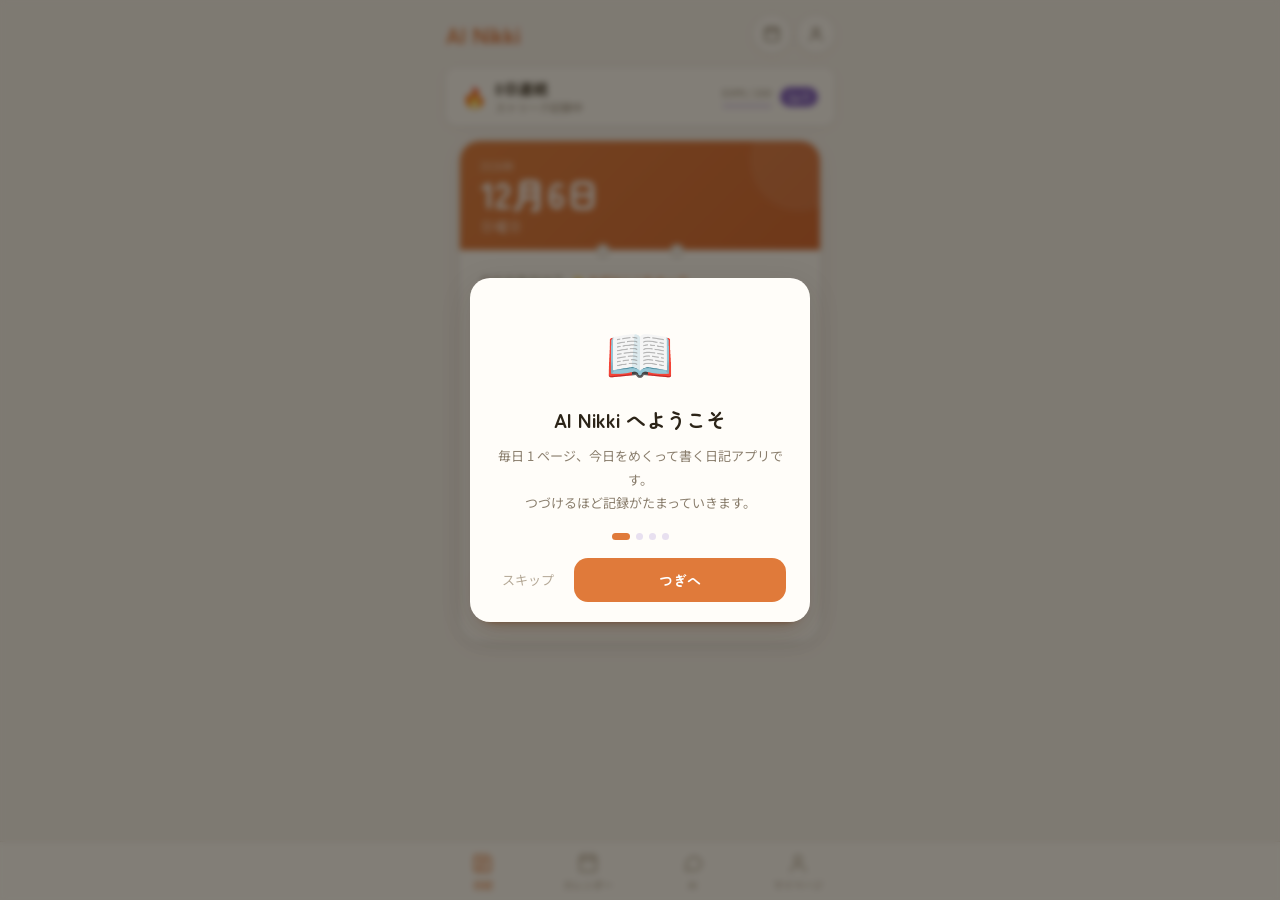
==== commit 7c10205e: "Merge pull request #3 from b-w-hiroki/claude/ux-onboarding-polish feat: UX改善 — 初回オンボーディング・アイコン統一・誘導強" ====
--- a/app.html
+++ b/app.html
@@ -9,8 +9,6 @@
 <link href="https://fonts.googleapis.com/css2?family=Zen+Maru+Gothic:wght@400;500;700&family=Noto+Sans+JP:wght@400;500;700&family=Klee+One:wght@400;600&display=swap" rel="stylesheet">
 <link rel="stylesheet" href="css/styles.css">
 <link rel="stylesheet" href="css/animations.css">
-<!-- Year in Review の画像保存用（読み込めなくても他機能は動作） -->
-<script src="https://cdnjs.cloudflare.com/ajax/libs/html2canvas/1.4.1/html2canvas.min.js" defer></script>
 </head>
 <body>
 
@@ -57,12 +55,6 @@
       </div>
     </div>
 
-    <!-- 書き忘れリマインド -->
-    <div class="reminder-banner" id="reminderBanner" style="display:none">
-      <span class="reminder-icon">✍️</span>
-      <span class="reminder-text">今日はまだ記録していません。1行だけでも書いてみましょう！</span>
-    </div>
-
     <!-- 日めくりカレンダーカード -->
     <div class="calendar-card">
       <div class="calendar-inner" id="calendarInner">
@@ -87,12 +79,6 @@
             <button class="mood-btn" data-mood="awful">😢</button>
           </div>
           <div class="mood-label" id="moodLabel"></div>
-
-          <!-- 今日のお題 -->
-          <button class="daily-prompt" id="dailyPrompt" type="button" title="タップで日記に挿入">
-            <span class="daily-prompt-tag">今日のお題</span>
-            <span class="daily-prompt-text" id="dailyPromptText"></span>
-          </button>
 
           <!-- 日記テキストエリア -->
           <textarea
@@ -219,26 +205,12 @@
   ══════════════════════════════════════════ -->
   <div id="screen-calendar" class="screen">
     <header class="header">
-      <button class="icon-btn" onclick="showScreen('home')" aria-label="戻る">
-        <svg viewBox="0 0 24 24" fill="none" stroke="currentColor" stroke-width="2" stroke-linecap="round" stroke-linejoin="round"><path d="M15 18l-6-6 6-6"/></svg>
-      </button>
+      <button class="icon-btn" onclick="showScreen('home')" style="font-size:18px">←</button>
       <h1>カレンダー</h1>
       <div class="header-icons">
-        <button class="icon-btn" id="btnToggleSearch" aria-label="検索">
-          <svg viewBox="0 0 24 24" fill="none" stroke="currentColor" stroke-width="2" stroke-linecap="round"><circle cx="11" cy="11" r="7"/><path d="m20 20-3.5-3.5"/></svg>
-        </button>
+        <button class="icon-btn" style="font-size:14px">🔍</button>
       </div>
     </header>
-
-    <!-- 日記の全文検索 -->
-    <div class="search-panel" id="searchPanel" style="display:none">
-      <div class="search-input-wrap">
-        <svg class="search-ico" viewBox="0 0 24 24" fill="none" stroke="currentColor" stroke-width="2" stroke-linecap="round"><circle cx="11" cy="11" r="7"/><path d="m20 20-3.5-3.5"/></svg>
-        <input type="search" id="searchInput" class="search-input" placeholder="日記を検索（キーワード）">
-      </div>
-      <div class="search-results" id="searchResults"></div>
-    </div>
-
     <div class="calendar-month">
       <div class="month-nav">
         <button id="btnPrevMonth">‹</button>
@@ -285,14 +257,10 @@
   ══════════════════════════════════════════ -->
   <div id="screen-profile" class="screen">
     <header class="header">
-      <button class="icon-btn" onclick="showScreen('home')" aria-label="戻る">
-        <svg viewBox="0 0 24 24" fill="none" stroke="currentColor" stroke-width="2" stroke-linecap="round" stroke-linejoin="round"><path d="M15 18l-6-6 6-6"/></svg>
-      </button>
+      <button class="icon-btn" onclick="showScreen('home')" style="font-size:18px">←</button>
       <h1>マイページ</h1>
       <div class="header-icons">
-        <button class="icon-btn" id="btnOpenSettings" title="設定" aria-label="設定">
-          <svg viewBox="0 0 24 24" fill="none" stroke="currentColor" stroke-width="2" stroke-linecap="round" stroke-linejoin="round"><circle cx="12" cy="12" r="3"/><path d="M19.4 15a1.65 1.65 0 0 0 .33 1.82l.06.06a2 2 0 1 1-2.83 2.83l-.06-.06a1.65 1.65 0 0 0-1.82-.33 1.65 1.65 0 0 0-1 1.51V21a2 2 0 1 1-4 0v-.09A1.65 1.65 0 0 0 9 19.4a1.65 1.65 0 0 0-1.82.33l-.06.06a2 2 0 1 1-2.83-2.83l.06-.06a1.65 1.65 0 0 0 .33-1.82 1.65 1.65 0 0 0-1.51-1H3a2 2 0 1 1 0-4h.09A1.65 1.65 0 0 0 4.6 9a1.65 1.65 0 0 0-.33-1.82l-.06-.06a2 2 0 1 1 2.83-2.83l.06.06a1.65 1.65 0 0 0 1.82.33H9a1.65 1.65 0 0 0 1-1.51V3a2 2 0 1 1 4 0v.09a1.65 1.65 0 0 0 1 1.51 1.65 1.65 0 0 0 1.82-.33l.06-.06a2 2 0 1 1 2.83 2.83l-.06.06a1.65 1.65 0 0 0-.33 1.82V9a1.65 1.65 0 0 0 1.51 1H21a2 2 0 1 1 0 4h-.09a1.65 1.65 0 0 0-1.51 1Z"/></svg>
-        </button>
+        <button class="icon-btn" id="btnOpenSettings" style="font-size:14px" title="設定">⚙</button>
       </div>
     </header>
     <div class="profile-section">
@@ -317,13 +285,6 @@
           <div class="stat-num" id="statPhotos">0</div>
           <div class="stat-label">写真数</div>
         </div>
-      </div>
-
-      <!-- 今週のふりかえり -->
-      <div class="profile-card">
-        <div class="profile-card-title">今週のふりかえり</div>
-        <div class="week-strip" id="weekStrip"></div>
-        <div class="week-summary" id="weekSummary"></div>
       </div>
 
       <!-- 今月の積み上げ -->
@@ -451,18 +412,6 @@
     </div>
 
     <div class="settings-section">
-      <div class="settings-label">積み上げカテゴリ</div>
-      <div class="settings-desc">読書・運動・勉強のほかに、続けたいことを追加できます。</div>
-      <div class="custom-cat-list" id="customCatList"></div>
-      <div class="custom-cat-form">
-        <input type="text" id="catName" class="cat-input" placeholder="名前（例: 瞑想）" maxlength="8">
-        <input type="text" id="catIcon" class="cat-input cat-input-icon" placeholder="絵文字" maxlength="2">
-        <input type="text" id="catUnit" class="cat-input cat-input-unit" placeholder="単位" maxlength="4">
-      </div>
-      <button class="settings-btn settings-btn-sub" id="btnAddCat">＋ カテゴリを追加</button>
-    </div>
-
-    <div class="settings-section">
       <div class="settings-label">データのバックアップ</div>
       <div class="settings-desc">すべての日記・写真・記録を 1 つの JSON ファイルに保存します。</div>
       <button class="settings-btn" id="btnExportData">⬇️ エクスポート（ファイルに保存）</button>
@@ -516,12 +465,11 @@
 
 <!-- Year in Review（スライド） -->
 <div class="yr-overlay" id="yrOverlay">
-  <button class="yr-close" id="btnCloseYr" aria-label="閉じる">✕</button>
+  <button class="yr-close" id="btnCloseYr">✕</button>
   <div class="yr-slides" id="yrSlides"></div>
   <div class="yr-dots" id="yrDots"></div>
-  <button class="yr-nav yr-prev" id="yrPrev" aria-label="前へ">‹</button>
-  <button class="yr-nav yr-next" id="yrNext" aria-label="次へ">›</button>
-  <button class="yr-share" id="yrShare">🖼 この画面を画像で保存</button>
+  <button class="yr-nav yr-prev" id="yrPrev">‹</button>
+  <button class="yr-nav yr-next" id="yrNext">›</button>
 </div>
 
 <script type="module" src="js/app.js"></script>
--- a/css/styles.css
+++ b/css/styles.css
@@ -1111,148 +1111,8 @@
 }
 .onboard-next:active { transform: scale(0.97); }
 
-/* ─── 今日のお題 ─────────────────────────────────────── */
-.daily-prompt {
-  width: 100%;
-  display: flex;
-  align-items: center;
-  gap: 8px;
-  margin: 6px 0 12px;
-  padding: 9px 12px;
-  background: var(--accent-light);
-  border: none;
-  border-radius: var(--radius-sm);
-  cursor: pointer;
-  text-align: left;
-  transition: transform 0.12s;
-}
-.daily-prompt:active { transform: scale(0.98); }
-.daily-prompt-tag {
-  flex-shrink: 0;
-  font-size: 10px;
-  font-weight: 700;
-  color: #fff;
-  background: var(--accent);
-  padding: 3px 8px;
-  border-radius: 8px;
-}
-.daily-prompt-text { font-size: 12px; color: var(--accent-dark); line-height: 1.4; }
-
-/* ─── 書き忘れリマインド ──────────────────────────────── */
-.reminder-banner {
-  display: flex;
-  align-items: center;
-  gap: 8px;
-  margin-bottom: 12px;
-  padding: 10px 14px;
-  background: linear-gradient(135deg, #fff4e6, #ffe9cc);
-  border: 1px solid var(--accent-light);
-  border-radius: var(--radius-sm);
-}
-.reminder-icon { font-size: 18px; }
-.reminder-text { font-size: 12px; color: var(--accent-dark); font-weight: 500; line-height: 1.4; }
-
-/* ─── 日記の全文検索 ─────────────────────────────────── */
-.search-panel { margin-bottom: 14px; }
-.search-input-wrap {
-  display: flex;
-  align-items: center;
-  gap: 8px;
-  padding: 10px 12px;
-  background: var(--bg-card);
-  border-radius: var(--radius-sm);
-  box-shadow: var(--shadow-soft);
-}
-.search-ico { width: 16px; height: 16px; color: var(--text-hint); flex-shrink: 0; }
-.search-input {
-  flex: 1;
-  border: none;
-  background: none;
-  font-size: 14px;
-  font-family: var(--font-body);
-  color: var(--text-primary);
-  outline: none;
-}
-.search-results { margin-top: 10px; display: flex; flex-direction: column; gap: 8px; }
-.search-result {
-  padding: 10px 12px;
-  background: var(--bg-card);
-  border-radius: var(--radius-sm);
-  box-shadow: var(--shadow-soft);
-  cursor: pointer;
-}
-.search-result-head { display: flex; align-items: center; gap: 6px; margin-bottom: 3px; }
-.search-result-date { font-size: 11px; color: var(--text-secondary); font-weight: 700; }
-.search-result-text { font-size: 12px; color: var(--text-primary); line-height: 1.5; }
-.search-result-text mark { background: var(--accent-light); color: var(--accent-dark); border-radius: 3px; padding: 0 2px; }
-.search-empty { text-align: center; font-size: 12px; color: var(--text-hint); padding: 16px; }
-
-/* ─── 今週のふりかえり ──────────────────────────────── */
-.week-strip { display: flex; justify-content: space-between; gap: 4px; margin-bottom: 12px; }
-.week-day { flex: 1; display: flex; flex-direction: column; align-items: center; gap: 4px; }
-.week-dot {
-  width: 30px; height: 30px;
-  border-radius: 50%;
-  display: flex; align-items: center; justify-content: center;
-  font-size: 16px;
-  background: var(--bg-warm);
-}
-.week-dot.empty { background: var(--bg-warm); color: var(--text-hint); }
-.week-dot.today { box-shadow: 0 0 0 2px var(--accent); }
-.week-dow { font-size: 9px; color: var(--text-secondary); }
-.week-summary { font-size: 12px; color: var(--text-secondary); line-height: 1.6; text-align: center; }
-.week-summary strong { color: var(--accent-dark); }
-
-/* ─── カスタムカテゴリ設定 ───────────────────────────── */
-.custom-cat-list { display: flex; flex-direction: column; gap: 6px; margin-bottom: 10px; }
-.custom-cat-row {
-  display: flex; align-items: center; gap: 8px;
-  padding: 8px 10px;
-  background: var(--bg-warm);
-  border-radius: var(--radius-sm);
-}
-.custom-cat-row .ccr-icon { font-size: 16px; }
-.custom-cat-row .ccr-name { flex: 1; font-size: 13px; font-weight: 700; color: var(--text-primary); }
-.custom-cat-row .ccr-unit { font-size: 11px; color: var(--text-secondary); }
-.custom-cat-row .ccr-del { background: none; border: none; color: var(--text-hint); cursor: pointer; font-size: 16px; padding: 2px 6px; }
-.custom-cat-form { display: flex; gap: 6px; margin-bottom: 8px; }
-.cat-input {
-  padding: 8px 10px;
-  border: 1.5px solid var(--accent-light);
-  border-radius: 8px;
-  font-size: 13px;
-  font-family: var(--font-body);
-  background: var(--bg-card);
-  color: var(--text-primary);
-  outline: none;
-  min-width: 0;
-}
-.cat-input:focus { border-color: var(--accent); }
-.cat-input { flex: 1; }
-.cat-input-icon { flex: 0 0 56px; text-align: center; }
-.cat-input-unit { flex: 0 0 64px; }
-
-/* ─── Year in Review シェアボタン ────────────────────── */
-.yr-share {
-  position: absolute;
-  bottom: 56px; left: 50%; transform: translateX(-50%);
-  z-index: 210;
-  padding: 9px 18px;
-  border: none;
-  border-radius: 20px;
-  background: rgba(255,255,255,0.92);
-  color: #2c2418;
-  font-size: 12px;
-  font-weight: 700;
-  font-family: var(--font-body);
-  cursor: pointer;
-  white-space: nowrap;
-}
-.yr-share:active { transform: translateX(-50%) scale(0.96); }
-
 /* ─── レスポンシブ ───────────────────────────────────── */
 @media (max-width: 380px) {
   .mood-btn  { width: 42px; height: 42px; font-size: 20px; }
   .cal-date  { font-size: 30px; }
-  .daily-prompt-text { font-size: 11px; }
-}
+}
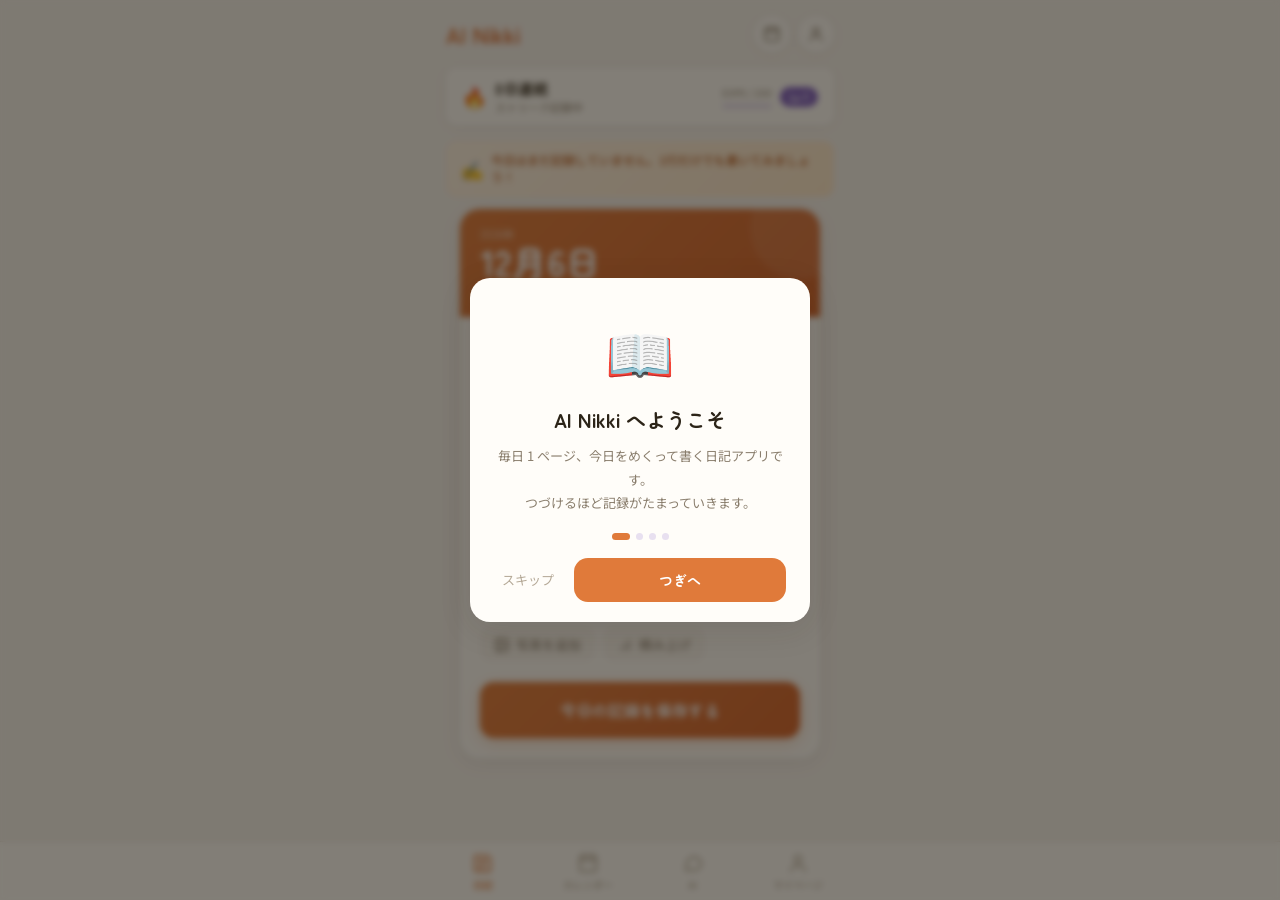
==== commit f5d1c097: "Merge pull request #4 from b-w-hiroki/claude/extras-pack feat: 拡張機能パック — お題/全文検索/週次ふりかえり/カスタムカテゴリ/リマ" ====
--- a/app.html
+++ b/app.html
@@ -9,6 +9,8 @@
 <link href="https://fonts.googleapis.com/css2?family=Zen+Maru+Gothic:wght@400;500;700&family=Noto+Sans+JP:wght@400;500;700&family=Klee+One:wght@400;600&display=swap" rel="stylesheet">
 <link rel="stylesheet" href="css/styles.css">
 <link rel="stylesheet" href="css/animations.css">
+<!-- Year in Review の画像保存用（読み込めなくても他機能は動作） -->
+<script src="https://cdnjs.cloudflare.com/ajax/libs/html2canvas/1.4.1/html2canvas.min.js" defer></script>
 </head>
 <body>
 
@@ -55,6 +57,12 @@
       </div>
     </div>
 
+    <!-- 書き忘れリマインド -->
+    <div class="reminder-banner" id="reminderBanner" style="display:none">
+      <span class="reminder-icon">✍️</span>
+      <span class="reminder-text">今日はまだ記録していません。1行だけでも書いてみましょう！</span>
+    </div>
+
     <!-- 日めくりカレンダーカード -->
     <div class="calendar-card">
       <div class="calendar-inner" id="calendarInner">
@@ -79,6 +87,12 @@
             <button class="mood-btn" data-mood="awful">😢</button>
           </div>
           <div class="mood-label" id="moodLabel"></div>
+
+          <!-- 今日のお題 -->
+          <button class="daily-prompt" id="dailyPrompt" type="button" title="タップで日記に挿入">
+            <span class="daily-prompt-tag">今日のお題</span>
+            <span class="daily-prompt-text" id="dailyPromptText"></span>
+          </button>
 
           <!-- 日記テキストエリア -->
           <textarea
@@ -205,12 +219,26 @@
   ══════════════════════════════════════════ -->
   <div id="screen-calendar" class="screen">
     <header class="header">
-      <button class="icon-btn" onclick="showScreen('home')" style="font-size:18px">←</button>
+      <button class="icon-btn" onclick="showScreen('home')" aria-label="戻る">
+        <svg viewBox="0 0 24 24" fill="none" stroke="currentColor" stroke-width="2" stroke-linecap="round" stroke-linejoin="round"><path d="M15 18l-6-6 6-6"/></svg>
+      </button>
       <h1>カレンダー</h1>
       <div class="header-icons">
-        <button class="icon-btn" style="font-size:14px">🔍</button>
+        <button class="icon-btn" id="btnToggleSearch" aria-label="検索">
+          <svg viewBox="0 0 24 24" fill="none" stroke="currentColor" stroke-width="2" stroke-linecap="round"><circle cx="11" cy="11" r="7"/><path d="m20 20-3.5-3.5"/></svg>
+        </button>
       </div>
     </header>
+
+    <!-- 日記の全文検索 -->
+    <div class="search-panel" id="searchPanel" style="display:none">
+      <div class="search-input-wrap">
+        <svg class="search-ico" viewBox="0 0 24 24" fill="none" stroke="currentColor" stroke-width="2" stroke-linecap="round"><circle cx="11" cy="11" r="7"/><path d="m20 20-3.5-3.5"/></svg>
+        <input type="search" id="searchInput" class="search-input" placeholder="日記を検索（キーワード）">
+      </div>
+      <div class="search-results" id="searchResults"></div>
+    </div>
+
     <div class="calendar-month">
       <div class="month-nav">
         <button id="btnPrevMonth">‹</button>
@@ -257,10 +285,14 @@
   ══════════════════════════════════════════ -->
   <div id="screen-profile" class="screen">
     <header class="header">
-      <button class="icon-btn" onclick="showScreen('home')" style="font-size:18px">←</button>
+      <button class="icon-btn" onclick="showScreen('home')" aria-label="戻る">
+        <svg viewBox="0 0 24 24" fill="none" stroke="currentColor" stroke-width="2" stroke-linecap="round" stroke-linejoin="round"><path d="M15 18l-6-6 6-6"/></svg>
+      </button>
       <h1>マイページ</h1>
       <div class="header-icons">
-        <button class="icon-btn" id="btnOpenSettings" style="font-size:14px" title="設定">⚙</button>
+        <button class="icon-btn" id="btnOpenSettings" title="設定" aria-label="設定">
+          <svg viewBox="0 0 24 24" fill="none" stroke="currentColor" stroke-width="2" stroke-linecap="round" stroke-linejoin="round"><circle cx="12" cy="12" r="3"/><path d="M19.4 15a1.65 1.65 0 0 0 .33 1.82l.06.06a2 2 0 1 1-2.83 2.83l-.06-.06a1.65 1.65 0 0 0-1.82-.33 1.65 1.65 0 0 0-1 1.51V21a2 2 0 1 1-4 0v-.09A1.65 1.65 0 0 0 9 19.4a1.65 1.65 0 0 0-1.82.33l-.06.06a2 2 0 1 1-2.83-2.83l.06-.06a1.65 1.65 0 0 0 .33-1.82 1.65 1.65 0 0 0-1.51-1H3a2 2 0 1 1 0-4h.09A1.65 1.65 0 0 0 4.6 9a1.65 1.65 0 0 0-.33-1.82l-.06-.06a2 2 0 1 1 2.83-2.83l.06.06a1.65 1.65 0 0 0 1.82.33H9a1.65 1.65 0 0 0 1-1.51V3a2 2 0 1 1 4 0v.09a1.65 1.65 0 0 0 1 1.51 1.65 1.65 0 0 0 1.82-.33l.06-.06a2 2 0 1 1 2.83 2.83l-.06.06a1.65 1.65 0 0 0-.33 1.82V9a1.65 1.65 0 0 0 1.51 1H21a2 2 0 1 1 0 4h-.09a1.65 1.65 0 0 0-1.51 1Z"/></svg>
+        </button>
       </div>
     </header>
     <div class="profile-section">
@@ -285,6 +317,13 @@
           <div class="stat-num" id="statPhotos">0</div>
           <div class="stat-label">写真数</div>
         </div>
+      </div>
+
+      <!-- 今週のふりかえり -->
+      <div class="profile-card">
+        <div class="profile-card-title">今週のふりかえり</div>
+        <div class="week-strip" id="weekStrip"></div>
+        <div class="week-summary" id="weekSummary"></div>
       </div>
 
       <!-- 今月の積み上げ -->
@@ -412,6 +451,18 @@
     </div>
 
     <div class="settings-section">
+      <div class="settings-label">積み上げカテゴリ</div>
+      <div class="settings-desc">読書・運動・勉強のほかに、続けたいことを追加できます。</div>
+      <div class="custom-cat-list" id="customCatList"></div>
+      <div class="custom-cat-form">
+        <input type="text" id="catName" class="cat-input" placeholder="名前（例: 瞑想）" maxlength="8">
+        <input type="text" id="catIcon" class="cat-input cat-input-icon" placeholder="絵文字" maxlength="2">
+        <input type="text" id="catUnit" class="cat-input cat-input-unit" placeholder="単位" maxlength="4">
+      </div>
+      <button class="settings-btn settings-btn-sub" id="btnAddCat">＋ カテゴリを追加</button>
+    </div>
+
+    <div class="settings-section">
       <div class="settings-label">データのバックアップ</div>
       <div class="settings-desc">すべての日記・写真・記録を 1 つの JSON ファイルに保存します。</div>
       <button class="settings-btn" id="btnExportData">⬇️ エクスポート（ファイルに保存）</button>
@@ -465,11 +516,12 @@
 
 <!-- Year in Review（スライド） -->
 <div class="yr-overlay" id="yrOverlay">
-  <button class="yr-close" id="btnCloseYr">✕</button>
+  <button class="yr-close" id="btnCloseYr" aria-label="閉じる">✕</button>
   <div class="yr-slides" id="yrSlides"></div>
   <div class="yr-dots" id="yrDots"></div>
-  <button class="yr-nav yr-prev" id="yrPrev">‹</button>
-  <button class="yr-nav yr-next" id="yrNext">›</button>
+  <button class="yr-nav yr-prev" id="yrPrev" aria-label="前へ">‹</button>
+  <button class="yr-nav yr-next" id="yrNext" aria-label="次へ">›</button>
+  <button class="yr-share" id="yrShare">🖼 この画面を画像で保存</button>
 </div>
 
 <script type="module" src="js/app.js"></script>
--- a/css/styles.css
+++ b/css/styles.css
@@ -1111,8 +1111,148 @@
 }
 .onboard-next:active { transform: scale(0.97); }
 
+/* ─── 今日のお題 ─────────────────────────────────────── */
+.daily-prompt {
+  width: 100%;
+  display: flex;
+  align-items: center;
+  gap: 8px;
+  margin: 6px 0 12px;
+  padding: 9px 12px;
+  background: var(--accent-light);
+  border: none;
+  border-radius: var(--radius-sm);
+  cursor: pointer;
+  text-align: left;
+  transition: transform 0.12s;
+}
+.daily-prompt:active { transform: scale(0.98); }
+.daily-prompt-tag {
+  flex-shrink: 0;
+  font-size: 10px;
+  font-weight: 700;
+  color: #fff;
+  background: var(--accent);
+  padding: 3px 8px;
+  border-radius: 8px;
+}
+.daily-prompt-text { font-size: 12px; color: var(--accent-dark); line-height: 1.4; }
+
+/* ─── 書き忘れリマインド ──────────────────────────────── */
+.reminder-banner {
+  display: flex;
+  align-items: center;
+  gap: 8px;
+  margin-bottom: 12px;
+  padding: 10px 14px;
+  background: linear-gradient(135deg, #fff4e6, #ffe9cc);
+  border: 1px solid var(--accent-light);
+  border-radius: var(--radius-sm);
+}
+.reminder-icon { font-size: 18px; }
+.reminder-text { font-size: 12px; color: var(--accent-dark); font-weight: 500; line-height: 1.4; }
+
+/* ─── 日記の全文検索 ─────────────────────────────────── */
+.search-panel { margin-bottom: 14px; }
+.search-input-wrap {
+  display: flex;
+  align-items: center;
+  gap: 8px;
+  padding: 10px 12px;
+  background: var(--bg-card);
+  border-radius: var(--radius-sm);
+  box-shadow: var(--shadow-soft);
+}
+.search-ico { width: 16px; height: 16px; color: var(--text-hint); flex-shrink: 0; }
+.search-input {
+  flex: 1;
+  border: none;
+  background: none;
+  font-size: 14px;
+  font-family: var(--font-body);
+  color: var(--text-primary);
+  outline: none;
+}
+.search-results { margin-top: 10px; display: flex; flex-direction: column; gap: 8px; }
+.search-result {
+  padding: 10px 12px;
+  background: var(--bg-card);
+  border-radius: var(--radius-sm);
+  box-shadow: var(--shadow-soft);
+  cursor: pointer;
+}
+.search-result-head { display: flex; align-items: center; gap: 6px; margin-bottom: 3px; }
+.search-result-date { font-size: 11px; color: var(--text-secondary); font-weight: 700; }
+.search-result-text { font-size: 12px; color: var(--text-primary); line-height: 1.5; }
+.search-result-text mark { background: var(--accent-light); color: var(--accent-dark); border-radius: 3px; padding: 0 2px; }
+.search-empty { text-align: center; font-size: 12px; color: var(--text-hint); padding: 16px; }
+
+/* ─── 今週のふりかえり ──────────────────────────────── */
+.week-strip { display: flex; justify-content: space-between; gap: 4px; margin-bottom: 12px; }
+.week-day { flex: 1; display: flex; flex-direction: column; align-items: center; gap: 4px; }
+.week-dot {
+  width: 30px; height: 30px;
+  border-radius: 50%;
+  display: flex; align-items: center; justify-content: center;
+  font-size: 16px;
+  background: var(--bg-warm);
+}
+.week-dot.empty { background: var(--bg-warm); color: var(--text-hint); }
+.week-dot.today { box-shadow: 0 0 0 2px var(--accent); }
+.week-dow { font-size: 9px; color: var(--text-secondary); }
+.week-summary { font-size: 12px; color: var(--text-secondary); line-height: 1.6; text-align: center; }
+.week-summary strong { color: var(--accent-dark); }
+
+/* ─── カスタムカテゴリ設定 ───────────────────────────── */
+.custom-cat-list { display: flex; flex-direction: column; gap: 6px; margin-bottom: 10px; }
+.custom-cat-row {
+  display: flex; align-items: center; gap: 8px;
+  padding: 8px 10px;
+  background: var(--bg-warm);
+  border-radius: var(--radius-sm);
+}
+.custom-cat-row .ccr-icon { font-size: 16px; }
+.custom-cat-row .ccr-name { flex: 1; font-size: 13px; font-weight: 700; color: var(--text-primary); }
+.custom-cat-row .ccr-unit { font-size: 11px; color: var(--text-secondary); }
+.custom-cat-row .ccr-del { background: none; border: none; color: var(--text-hint); cursor: pointer; font-size: 16px; padding: 2px 6px; }
+.custom-cat-form { display: flex; gap: 6px; margin-bottom: 8px; }
+.cat-input {
+  padding: 8px 10px;
+  border: 1.5px solid var(--accent-light);
+  border-radius: 8px;
+  font-size: 13px;
+  font-family: var(--font-body);
+  background: var(--bg-card);
+  color: var(--text-primary);
+  outline: none;
+  min-width: 0;
+}
+.cat-input:focus { border-color: var(--accent); }
+.cat-input { flex: 1; }
+.cat-input-icon { flex: 0 0 56px; text-align: center; }
+.cat-input-unit { flex: 0 0 64px; }
+
+/* ─── Year in Review シェアボタン ────────────────────── */
+.yr-share {
+  position: absolute;
+  bottom: 56px; left: 50%; transform: translateX(-50%);
+  z-index: 210;
+  padding: 9px 18px;
+  border: none;
+  border-radius: 20px;
+  background: rgba(255,255,255,0.92);
+  color: #2c2418;
+  font-size: 12px;
+  font-weight: 700;
+  font-family: var(--font-body);
+  cursor: pointer;
+  white-space: nowrap;
+}
+.yr-share:active { transform: translateX(-50%) scale(0.96); }
+
 /* ─── レスポンシブ ───────────────────────────────────── */
 @media (max-width: 380px) {
   .mood-btn  { width: 42px; height: 42px; font-size: 20px; }
   .cal-date  { font-size: 30px; }
-}
+  .daily-prompt-text { font-size: 11px; }
+}
